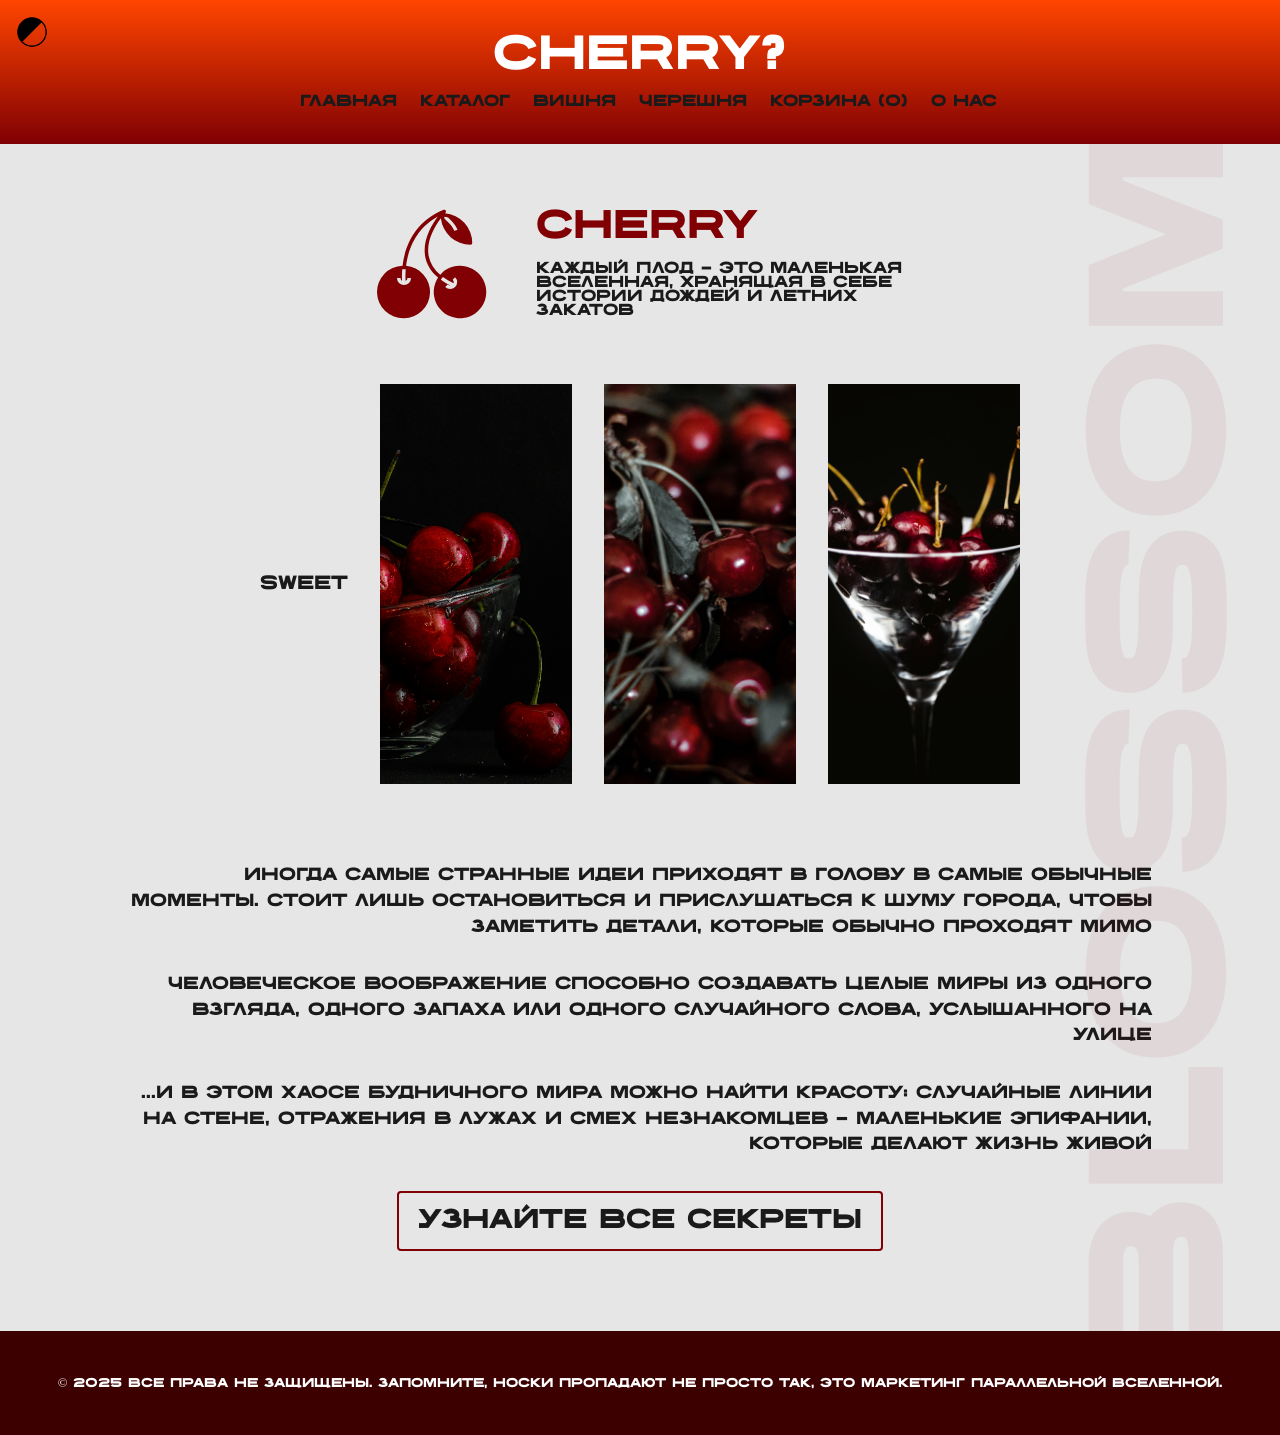
==== index.html @ 2c9dd164 "Add files via upload" ====
﻿<html>
<head>
    <title>CHERRY?</title>
    <link rel="stylesheet" href="styles.css" />
    <meta name="viewport" content="width=device-width, initial-scale=1.0">
</head>
<body>
    <header>
        <h1 class="header_main_text">CHERRY?</h1>
        <nav class="menu">
            <a href="index.html">Главная</a>
            <a href="catalog.html">Каталог</a>
            <a href="SourCherry.html">Вишня</a>
            <a href="SweetCherry.html">Черешня</a>
            <a href="cart.html" id="cartLink">Корзина (<span id="cartCount">0</span>)</a>
            <a href="info.html">О нас</a>
        </nav>
        <img src="pics/theme.png" alt="theme" id="themeToggle"/>
    </header>

    <main class="page">
        <div class="main_block">
            <img src="pics/cherry.svg" class="pic" alt="icon" />
            <div class="text">
                <p class="main_text">CHERRY</p>
                <p> Каждый плод — это маленькая вселенная, хранящая в себе истории дождей и летних закатов</p>
            </div>
        </div>

        <div class="image-row">
            <p style="font-size: 1.2rem;">SWEET</p>

            <img src="pics/mne_len.jpg" alt="cherry" />
            <img src="pics/cherries.jpg" alt="cherry" />
            <img src="pics/cherry_glass.jpg" alt="cherry" />

        </div>

        <div class="image-text">
            <p>Иногда самые странные идеи приходят в голову в самые обычные моменты. Стоит лишь остановиться и прислушаться к шуму города, чтобы заметить детали, которые обычно проходят мимо</p>
            <p>Человеческое воображение способно создавать целые миры из одного взгляда, одного запаха или одного случайного слова, услышанного на улице</p>
            <p>...И в этом хаосе будничного мира можно найти красоту: случайные линии на стене, отражения в лужах и смех незнакомцев — маленькие эпифании, которые делают жизнь живой</p>
        </div>

        <div class="button">
            <a class="iksweb" href="catalog.html">Узнайте все секреты</a>
        </div>

        <div class="background_layer">
            <p class="background_text">BLOSSOM</p>
        </div>

    </main>
    <footer>
        <p>© 2025 Все права не защищены. Запомните, носки пропадают не просто так, это маркетинг параллельной вселенной.</p>
    </footer>

    <script type="text/javascript">
        //смена темы
        document.addEventListener('DOMContentLoaded', function () {
            const themeToggle = document.getElementById('themeToggle');

            const savedTheme = localStorage.getItem('siteTheme');
            const systemDark = window.matchMedia('(prefers-color-scheme: dark)').matches;

            if (savedTheme === 'dark') {
                document.body.classList.add('dark-theme');
            } else if (savedTheme === 'light') {
                document.body.classList.remove('dark-theme');
            } else if (systemDark) {
                document.body.classList.add('dark-theme');
                localStorage.setItem('siteTheme', 'dark')
            }

            themeToggle.addEventListener('click', function () {
                if (document.body.classList.contains('dark-theme')) {
                    document.body.classList.remove('dark-theme');
                    localStorage.setItem('siteTheme', 'light');
                } else {
                    document.body.classList.add('dark-theme');
                    localStorage.setItem('siteTheme', 'dark');
                }
            });
        });

        document.addEventListener('DOMContentLoaded', () => {
            const cart = JSON.parse(localStorage.getItem('cart')) || [];
            const cartCountElement = document.getElementById('cartCount');

            if (cartCountElement) {
                cartCountElement.textContent = cart.length;
            }
        });
    </script>
</body>
</html>
---- styles.css ----
* {
    margin: 0;
    padding: 0;
    font-family: Widock;
    text-decoration: none;
    box-sizing: border-box;
}

/*����� ����*/
/*������� ����*/
:root {
    --bg-color: #e6e6e6;
    --text-color: #1a1a1a;
    --accent-color: rgba(128,0,3,0.06);
    --border-color: #8a0502;
    --panel-bg: #800003;
}
.dark-theme {
    --bg-color: #1a1a1a;
    --text-color: #e6e6e6;
    --accent-color: rgba(255,255,255,0.02);
    --border-color: #8a0502;
    --panel-bg: #1a1a1a;
}
#themeToggle {
    position: absolute;
    width: 2rem;
    left: 1rem;
    top: 1rem;

    z-index: 1000;
    cursor: pointer;
    transition: all 0.3s ease;
}

#themeToggle:hover{
    color: var(--bg-color);
    transform: scale(0.9);
}


body {
    margin: 0;
    padding: 0;
    background-color: var(--bg-color);
    color: var(--text-color);
    transition: background-color 0.3s ease, color 0.3s ease;
}

hr {
    border-color: #8a0502;
}

header {
    background: linear-gradient(#ff4500, #800003);
    color: #ffffff;
    padding: 2.2rem;
    text-align: center;
    z-index: 2;
}

.page{
    position: relative;
    overflow: hidden;
    min-height: 100vh;
}

.header_main_text {
    font-size: 3rem;
}
.menu{
    padding-top: 1rem;
}
.menu a {
    font-size: 1rem;
    color: #1a1a1a;
    padding-left: 1rem;
}

footer {
    background-color: #3d0001;
    color: #ffffff;
    text-align: center;
    padding: 2.8rem;
    font-size: 0.8rem;
}

.pic{
    width: 7rem;
}
.main_block {
    display: flex;
    justify-content: center;
    align-items: center;
    height: 15rem;
    gap: 3rem;
    font-size: 1rem;
}
.main_text {
    font-size: 2.5rem;
    color: #800003;
    padding-bottom: 1rem;
}
.text{
    width: 23rem;
}
.image-row {
    display: flex;
    justify-content: center;
    gap: 2rem;
    align-items: center;
    user-select: none;
}

.image-row img {
  width: 12rem;
  height: 25rem;
  object-fit: cover;
}

.image-text {
    display: flex;
    text-align:right;
    align-content:center;
    justify-content: center;
    flex-direction: column;
    padding-left: 8rem;
    padding-right: 8rem;
    padding-top: 5rem;
    font-size: 1.1rem;
    line-height: 1.6rem;
    width: 100%;
}
.image-text p{
    display:flex;
    justify-items:center;
    margin-bottom: 2rem;
}
.background_text {
    position: absolute;
    transform: rotate(-90deg);
    font-size: 12rem;
    color: var(--accent-color);
    user-select: none;
    top: 33rem;
    right: -32.6rem;
    
    
}

.background_layer {
    position: absolute;
    inset: 0;
    pointer-events: none;
    z-index: 0;
}

/*������*/
.iksweb {
    display: inline-block;
    cursor: pointer;
    font-size: 1.7rem;
    text-decoration: none;
    padding: 16px 19px;
    color: var(--text-color);
    background: #ffff0;
    border-radius: 4px;
    border: 2px solid #800003;
}
.iksweb:hover {
    background: #800003;
    color: #ffffff;
    border: 2px solid #800003;
    transition: all 0.7s ease;
}
.button{
    display: flex;
    justify-content: center;
    padding-bottom: 5rem;
}


/*�������*/
.catalog_JaS {
    font-size: 1rem;
    margin-top: 3rem;
    margin-left: 5rem;
    display: flex;
    flex-direction: column;
    align-content: center;
    gap: 1rem;
    align-items: flex-start;
}
.catalog_JaS a{
    color: var(--text-color);
}
.catalog {
    font-size: 1rem;
    padding-left: 10rem;
    padding-top: 3rem;
    display: flex;
    flex-direction: column;
    align-content: center;
    justify-content: center;
    gap: 1rem;
    align-items: flex-start;
}
.catalog a{
    color: var(--text-color);
}
.main_text_catalog {
    font-size: 2rem;
}



 /*�������� �������*/
.products_location{
    margin-left: 30rem;
    margin-top: -6rem;
}

.products {
    display: grid;
    grid-template-columns: repeat(auto-fill, minmax(30%, 1fr));
    gap: 2rem;
    width: 60rem;
    margin: 2rem 0;
}

.product {
    background: var(--bg-color);
    border: thin solid #8d0702;
    border-radius: 7px;
    padding: 1.5rem;
    text-align: center;
    box-shadow: 0 5px 15px rgba(0,0,0,0.9);
}

.product img {
    width: 100%;
    height: 15rem;
    object-fit: cover;
    border-radius: 7px;
    margin-bottom: 1rem;
}

.product p {
    color: var(--text-color);
    font-size: 1rem;
    margin-bottom: 10px;
}

.product a{
    color: #8d0702;
}

.btn {
    color: #800003;
    background: var(--bg-color);
    border: 1px solid #333;
    padding: 10px 16px;
    border-radius: 8px;
    transition: 0.2s;
    cursor: pointer;
}
.btn:hover {
    background: var(--accent-color);
    border-color: #555;
}
.btn:active{
    transform: scale(0.97);
}

.price {
    color: #EB81B4;
    font-size: 1rem;
}


/*�������� � �������*/
.cart_products_location{
    margin-left: 30rem;
    margin-top: -3rem;
}

.cart_products {
    display: grid;
    grid-template-columns: repeat(1, 1fr);
    gap: 2rem;
    width: 60rem;
    margin: 2rem 0;
}

.cart_product img {
    width: 20%;
    height: 13rem;
    object-fit: cover;
    border-radius: 7px;
    margin-bottom: 1rem;
}

.cart_product h4 {
    color: #ffffff;
    margin-bottom: 1rem;
}

.cart_product p {
    color: #666;
    font-size: 1rem;
    margin-bottom: 10px;
}

.cart_product a {
    color: #8a0502;
}

.cart_price {
    color: #EB81B4;
    font-size: 1rem;
}

.cart_product{
    display: flex;
    gap: 3rem;
}

.cart_text {
    position: relative;
    width: 10rem;
}

.cart_buy{
    margin-left: 25rem;
}



/*�������� ������*/
.product_page_wrapper {
    display: flex;
    flex-direction: column;
    align-items: center;
    gap: 2rem;
    margin: 4rem auto;
    width: 95%;
    max-width: 1200px;
    transform: none !important;
}

.container_card {
    display: flex;
    justify-content: center;
    align-items: flex-start;
    width: 100%;
    gap: 3rem;
}

.container_card img {
    width: 250px;
    height: 400px;
    object-fit: cover;
    border-radius: 12px;
}

.card_text {
    margin-left: 0;
    max-width: 500px;
}

.card_description_text {
    width: 100%;
    max-width: 850px;
    margin: 0 auto;
    padding: 0 1rem;
}



.card_description{
    margin-top: 2rem;
    font-size: 1rem;
}


.card_price {
    display: flex;
    margin-top: 9.5rem;
    gap: 1rem;
    color: #8d0702;
}

.to_cart {
    font-size: 1.5rem;
    color: #8d0702;
    cursor: pointer;
}
.card_price p {
    font-size: 1rem;
    color: #8d0702;
}


.empty{
    display: flex;
    justify-content: center;
    align-content: center;
    padding: 20rem;
}

.table_cart table {
    table-layout: fixed;
    width: 100%;
    max-width: 1000px;
    border-collapse: collapse;
    margin: 0 auto;
    color: var(--text-color);
}

.table_cart td {
    overflow: hidden;
    text-overflow: ellipsis;
    white-space: nowrap;
    padding: 15px 10px;
}

.table_cart th {
    padding: 15px 30px;
    text-align: left;
    border-bottom: 1px solid rgba(138, 5, 2, 0.2);
}

.table_cart {
    display: flex;
    flex-direction: column;
    align-items: center;
    width: 100%;
    margin-top: 2rem;
    gap: 2rem;
}

    .table_cart table {
        width: 100%;
        max-width: 1000px;
    }

.total {
    width: 100%;
    max-width: 1000px;
    text-align: right;
    font-size: 1.8rem;
    font-weight: bold;
    color: var(--text-color);
    border-top: 2px solid var(--border-color);
    padding-top: 1rem;
    margin-bottom: 5rem;
}


.kolvo {
    width: 50px;
    text-align: center;
    border: 1px solid var(--border-color);
    background: transparent;
    color: var(--text-color);
    border-radius: 4px;
}

.plus, .delite {
    cursor: pointer;
    background: var(--border-color);
    color: white;
    border: none;
    padding: 5px 10px;
    border-radius: 4px;
    transition: opacity 0.2s;
}

    .plus:hover, .delite:hover {
        opacity: 0.8;
    }


.columns{
    gap: 2rem;
}

.no_product {
    display: inline;
    justify-content: center;
    align-content: center;
}

.info_text {
    display: flex;
    justify-content: center;
    width: 20rem;
    flex-direction: column;
}
.image-row_info {
    display: flex;
    justify-content: center;
    gap: 2rem;
    align-items: center;
    user-select: none;
    padding-bottom: 5rem;
}

.image-row_info img {
  width: 12rem;
  height: 25rem;
  object-fit: cover;
}

.image-text_INFO {
    display: flex;
    align-content: center;
    text-align: left;
    justify-content: center;
    flex-direction: column;
    padding-left: 8rem;
    padding-right: 8rem;
    padding-top: 5rem;
    font-size: 1.1rem;
    line-height: 1.6rem;
    width: 100%;
}

@font-face {
    font-family: "Widock";
    src: url("Widock TRIAL Bold.otf") format("opentype");
    font-weight: normal;
    font-style: normal;
}

@media (max-width: 768px) {
    header {
        padding: 1rem;
    }

    .header_main_text {
        font-size: 2rem;
    }

    .menu {
        display: flex;
        justify-content: center;
        flex-wrap: wrap;
        gap: 0.5rem;
    }

    .menu a {
        font-size: 0.9rem;
        padding-left: 0;
    }

    .main_block {
        flex-direction: column;
        height: auto;
        padding: 2rem 0;
        gap: 1.5rem;
        text-align: center; 
    }

    .text {
        width: 100%;
        max-width: 400px;
        margin: 0 auto; 
    }


    .image-row, .image-row_info {
        flex-direction: column;
        gap: 1rem;
    }

        .image-row img, .image-row_info img {
            width: 90%;
            height: auto;
        }

    .catalog, catalog_JaS {
        font-size: 1rem;
        display: flex;
        flex-direction: column;
        align-content: center;
        align-items: flex-start;
        padding-left: 2rem;
        padding-top: 2rem;
    }



    .image-text {
        width: 95%;
        padding: 2rem 1rem;
    }

    .background_text {
        display: none;
    }

    .products_location,
    .cart_products_location {
        margin: 0 auto;
        display: flex;
        flex-direction: column;
        align-items: center;
    }

    .products {
        grid-template-columns: 1fr;
        width: 90%;
        gap: 1.5rem;
        margin: 1rem auto;
    }

    .container_card {
        flex-direction: column;
        align-content: center;
        justify-content: center;
        width: 100%;
        padding: 0 1rem;
        margin-left: 0;
        margin-right: 0;
    }

    .container_card img {
        width: 100%;
    }

    .card_text {
        margin-left: 0;
        text-align: left;
    }

    .product_page_wrapper {
        width: 100%;
        padding: 0 1rem;
        transform: none;
        display: flex;
        flex-direction: column;
        align-items: center;
    }

    .card_description_text {
        width: 100%;
        text-align: left;
        padding: 0 1rem 3rem 1rem;
    }

    .cart_product {
        flex-direction: column;
        align-items: center;
        text-align: center;
        gap: 1rem;
    }

    .cart_product img {
        width: 60%;
    }

    .card_price {
        display: flex;
        margin-top: 2rem;
        margin-bottom: 2rem;
        gap: 1rem;
        color: #8d0702;
    }
    .catalog, .products_location, .cart_products_location, .container_card {
        margin-left: 0 !important;
        padding-left: 1rem !important;
        padding-right: 1rem !important;
        width: 100% !important;
        box-sizing: border-box;
    }

    .table_cart,
    .table_cart table,
    .table_cart tbody {
        display: block !important;
        width: 100% !important;
        margin-left: 0 !important;
        margin-right: 0 !important;
        padding-left: 0 !important;
        padding-right: 0 !important;
        max-width: none !important;
    }

    .table_cart thead {
        display: none;
    }

    .table_cart tr {
        display: block;
        width: 100% !important;
        box-sizing: border-box;
        border: 1px solid var(--border-color);
        border-radius: 8px;
        margin-bottom: 1.5rem;
        padding: 1rem;
        background: var(--accent-color);
    }

    .table_cart td {
        display: flex;
        justify-content: space-between;
        align-items: center;
        padding: 0.8rem 0;
        border-bottom: 1px solid rgba(138, 5, 2, 0.1);
        text-align: right;
        white-space: normal;
    }

    .table_cart td:last-child {
        border-bottom: none;
        justify-content: center;
        padding-top: 1rem;
    }

    .table_cart td::before {
        content: attr(data-label);
        font-weight: bold;
        text-align: left;
        color: var(--text-color);
        flex: 1;
    }

    .total {
        display: block;
        width: 100%;
        text-align: center;
        margin: 2rem 0;
        font-size: 1.5rem;
        font-weight: bold;
        color: var(--text-color);
        border-top: 2px solid var(--border-color);
        padding-top: 1rem;
    }
}
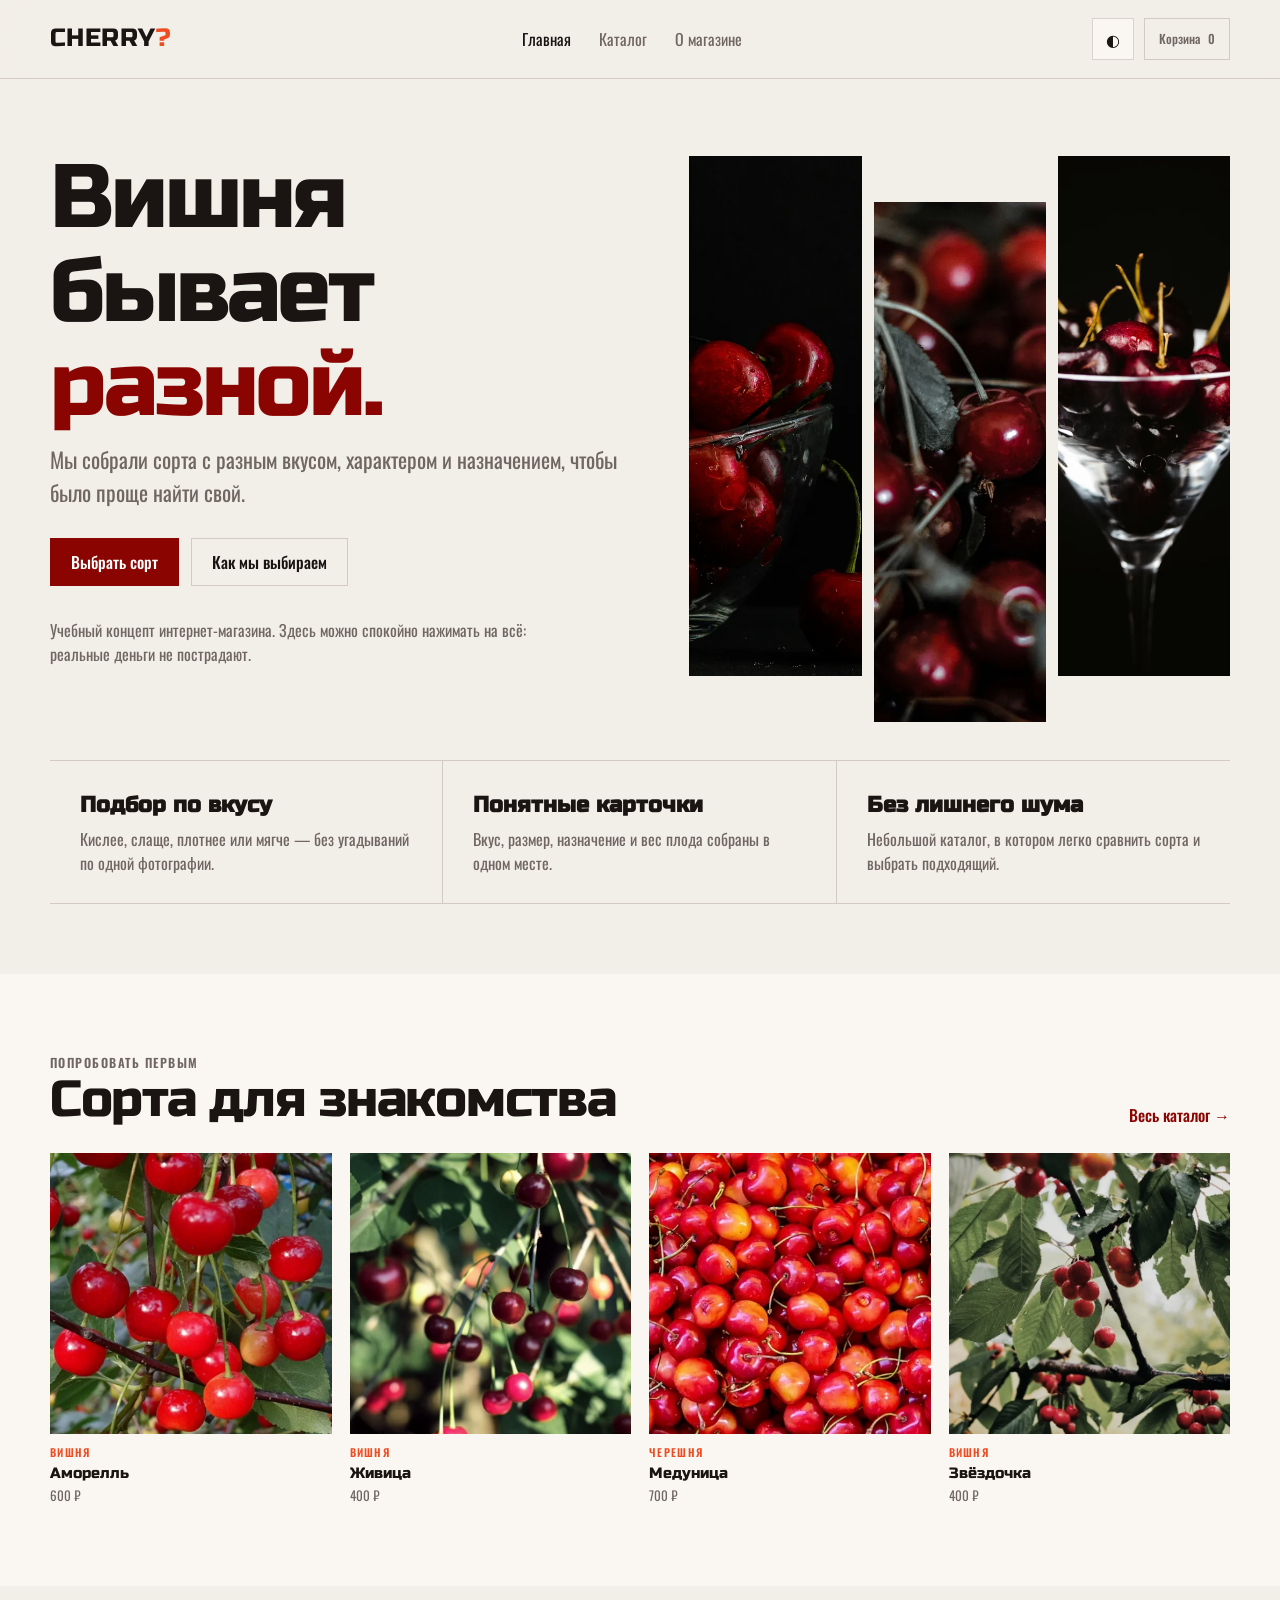
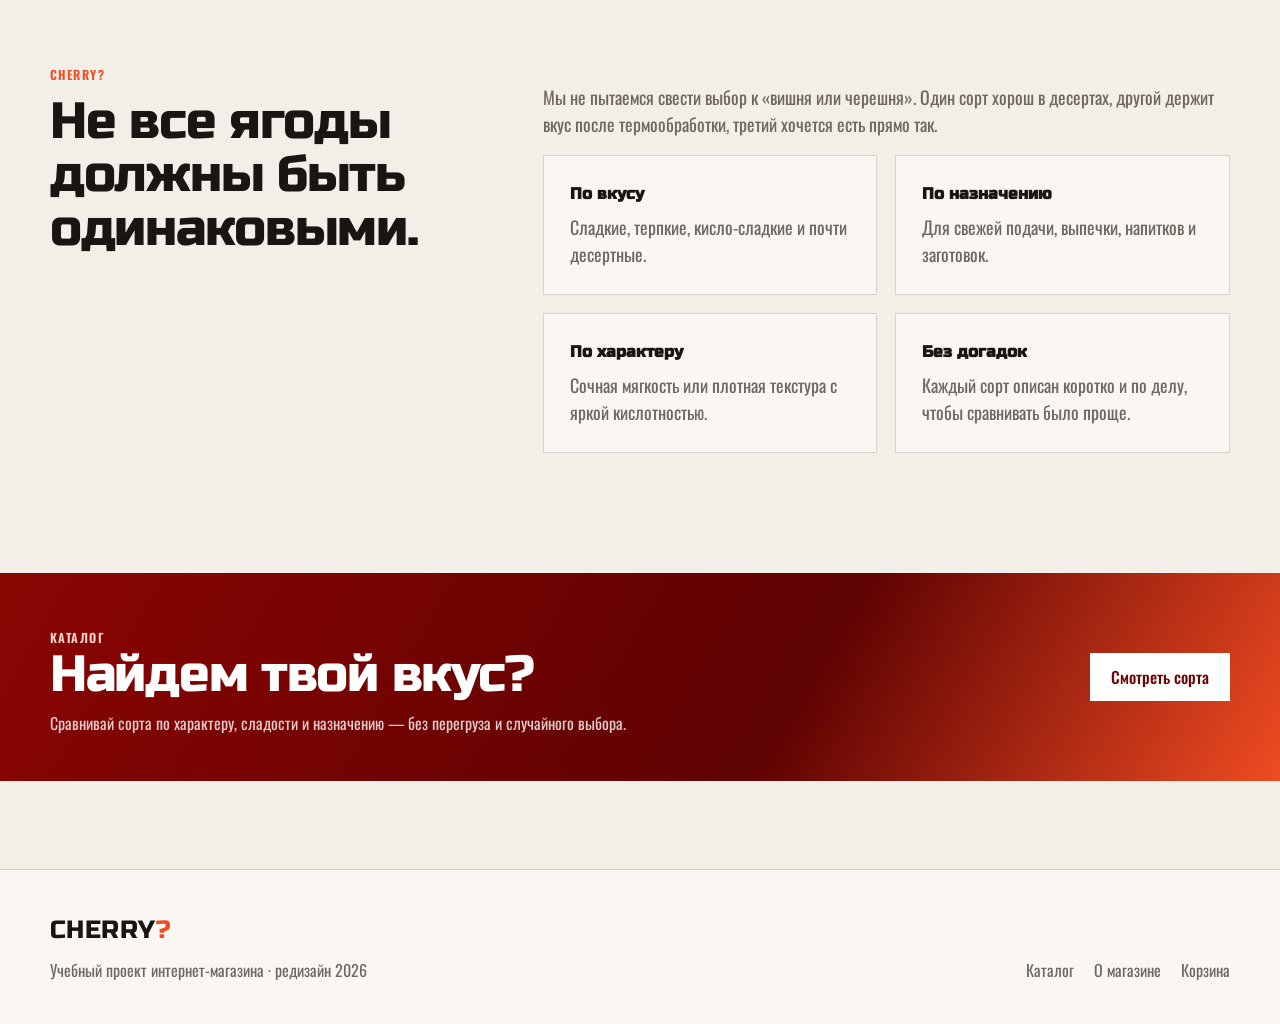
==== commit 435f043f: "Redesign and refactor CHERRY shop" ====
--- a/index.html
+++ b/index.html
@@ -1,96 +1,115 @@
-﻿<html>
-<head>
-    <title>CHERRY?</title>
-    <link rel="stylesheet" href="styles.css" />
-    <meta name="viewport" content="width=device-width, initial-scale=1.0">
-</head>
-<body>
-    <header>
-        <h1 class="header_main_text">CHERRY?</h1>
-        <nav class="menu">
-            <a href="index.html">Главная</a>
-            <a href="catalog.html">Каталог</a>
-            <a href="SourCherry.html">Вишня</a>
-            <a href="SweetCherry.html">Черешня</a>
-            <a href="cart.html" id="cartLink">Корзина (<span id="cartCount">0</span>)</a>
-            <a href="info.html">О нас</a>
-        </nav>
-        <img src="pics/theme.png" alt="theme" id="themeToggle"/>
-    </header>
-
-    <main class="page">
-        <div class="main_block">
-            <img src="pics/cherry.svg" class="pic" alt="icon" />
-            <div class="text">
-                <p class="main_text">CHERRY</p>
-                <p> Каждый плод — это маленькая вселенная, хранящая в себе истории дождей и летних закатов</p>
-            </div>
-        </div>
-
-        <div class="image-row">
-            <p style="font-size: 1.2rem;">SWEET</p>
-
-            <img src="pics/mne_len.jpg" alt="cherry" />
-            <img src="pics/cherries.jpg" alt="cherry" />
-            <img src="pics/cherry_glass.jpg" alt="cherry" />
-
-        </div>
-
-        <div class="image-text">
-            <p>Иногда самые странные идеи приходят в голову в самые обычные моменты. Стоит лишь остановиться и прислушаться к шуму города, чтобы заметить детали, которые обычно проходят мимо</p>
-            <p>Человеческое воображение способно создавать целые миры из одного взгляда, одного запаха или одного случайного слова, услышанного на улице</p>
-            <p>...И в этом хаосе будничного мира можно найти красоту: случайные линии на стене, отражения в лужах и смех незнакомцев — маленькие эпифании, которые делают жизнь живой</p>
-        </div>
-
-        <div class="button">
-            <a class="iksweb" href="catalog.html">Узнайте все секреты</a>
-        </div>
-
-        <div class="background_layer">
-            <p class="background_text">BLOSSOM</p>
-        </div>
-
-    </main>
-    <footer>
-        <p>© 2025 Все права не защищены. Запомните, носки пропадают не просто так, это маркетинг параллельной вселенной.</p>
-    </footer>
-
-    <script type="text/javascript">
-        //смена темы
-        document.addEventListener('DOMContentLoaded', function () {
-            const themeToggle = document.getElementById('themeToggle');
-
-            const savedTheme = localStorage.getItem('siteTheme');
-            const systemDark = window.matchMedia('(prefers-color-scheme: dark)').matches;
-
-            if (savedTheme === 'dark') {
-                document.body.classList.add('dark-theme');
-            } else if (savedTheme === 'light') {
-                document.body.classList.remove('dark-theme');
-            } else if (systemDark) {
-                document.body.classList.add('dark-theme');
-                localStorage.setItem('siteTheme', 'dark')
-            }
-
-            themeToggle.addEventListener('click', function () {
-                if (document.body.classList.contains('dark-theme')) {
-                    document.body.classList.remove('dark-theme');
-                    localStorage.setItem('siteTheme', 'light');
-                } else {
-                    document.body.classList.add('dark-theme');
-                    localStorage.setItem('siteTheme', 'dark');
-                }
-            });
-        });
-
-        document.addEventListener('DOMContentLoaded', () => {
-            const cart = JSON.parse(localStorage.getItem('cart')) || [];
-            const cartCountElement = document.getElementById('cartCount');
-
-            if (cartCountElement) {
-                cartCountElement.textContent = cart.length;
-            }
-        });
-    </script>
-</body>
-</html>
+<!doctype html>
+<html lang="ru">
+<head>
+  <meta charset="utf-8">
+  <meta name="viewport" content="width=device-width, initial-scale=1">
+  <meta name="description" content="CHERRY? — учебный концепт интернет-магазина вишни и черешни.">
+  <title>CHERRY? — вишня бывает разной</title>
+  <script>
+    (() => {
+      try {
+        const saved = localStorage.getItem('cherry-theme');
+        const theme = saved || (window.matchMedia('(prefers-color-scheme: dark)').matches ? 'dark' : 'light');
+        document.documentElement.dataset.theme = theme;
+        document.documentElement.style.colorScheme = theme;
+      } catch (e) {
+        document.documentElement.dataset.theme = 'light';
+        document.documentElement.style.colorScheme = 'light';
+      }
+    })();
+  </script>
+  <link rel="stylesheet" href="assets/css/styles.css">
+</head>
+<body>
+  <header class="site-header">
+    <div class="shell header-inner">
+      <a class="logo" href="index.html" aria-label="CHERRY? — главная">CHERRY<span>?</span></a>
+      <nav class="main-nav" data-main-nav aria-label="Основная навигация">
+        <a href="index.html">Главная</a>
+        <a href="catalog.html">Каталог</a>
+        <a href="info.html">О магазине</a>
+      </nav>
+      <div class="header-actions">
+        <button class="menu-toggle" type="button" data-menu-toggle aria-expanded="false" aria-label="Открыть меню">≡</button>
+        <button class="icon-button" type="button" data-theme-toggle><span data-theme-icon>◐</span></button>
+        <a class="cart-link" href="cart.html"><span class="cart-text">Корзина</span><span data-cart-count>0</span></a>
+      </div>
+    </div>
+  </header>
+
+  <main class="page-main">
+    <section class="hero">
+      <div class="shell hero-grid">
+        <div class="hero-copy">
+          <h1>Вишня бывает <span>разной.</span></h1>
+          <p class="lead">Мы собрали сорта с разным вкусом, характером и назначением, чтобы было проще найти свой.</p>
+          <div class="hero-actions">
+            <a class="button" href="catalog.html">Выбрать сорт</a>
+            <a class="button button--ghost" href="info.html">Как мы выбираем</a>
+          </div>
+          <p class="hero-note">Учебный концепт интернет-магазина. Здесь можно спокойно нажимать на всё: реальные деньги не пострадают.</p>
+        </div>
+        <div class="hero-visual" aria-label="Фотографии вишни">
+          <figure><img src="assets/images/mne_len.webp" alt="Вишня крупным планом" width="1226" height="1000"></figure>
+          <figure><img src="assets/images/cherries.webp" alt="Свежая вишня" width="1400" height="927"></figure>
+          <figure><img src="assets/images/cherry_glass.webp" alt="Вишня в стеклянной посуде" width="1067" height="1600"></figure>
+        </div>
+      </div>
+    </section>
+
+    <section class="trust-strip" aria-label="Преимущества магазина">
+      <div class="shell trust-grid">
+        <div class="trust-item"><strong>Подбор по вкусу</strong><p>Кислее, слаще, плотнее или мягче — без угадываний по одной фотографии.</p></div>
+        <div class="trust-item"><strong>Понятные карточки</strong><p>Вкус, размер, назначение и вес плода собраны в одном месте.</p></div>
+        <div class="trust-item"><strong>Без лишнего шума</strong><p>Небольшой каталог, в котором легко сравнить сорта и выбрать подходящий.</p></div>
+      </div>
+    </section>
+
+    <section class="section section--surface">
+      <div class="shell">
+        <div class="section-head">
+          <div><p class="eyebrow">Попробовать первым</p><h2>Сорта для знакомства</h2></div>
+          <a class="text-link" href="catalog.html">Весь каталог →</a>
+        </div>
+        <div class="mini-products" data-featured-products></div>
+      </div>
+    </section>
+
+    <section class="section">
+      <div class="shell story-grid">
+        <div>
+          <p class="eyebrow">CHERRY?</p>
+          <h2>Не все ягоды должны быть одинаковыми.</h2>
+        </div>
+        <div class="story-copy">
+          <p>Мы не пытаемся свести выбор к «вишня или черешня». Один сорт хорош в десертах, другой держит вкус после термообработки, третий хочется есть прямо так.</p>
+          <div class="story-cards">
+            <article class="story-card"><strong>По вкусу</strong><p>Сладкие, терпкие, кисло-сладкие и почти десертные.</p></article>
+            <article class="story-card"><strong>По назначению</strong><p>Для свежей подачи, выпечки, напитков и заготовок.</p></article>
+            <article class="story-card"><strong>По характеру</strong><p>Сочная мягкость или плотная текстура с яркой кислотностью.</p></article>
+            <article class="story-card"><strong>Без догадок</strong><p>Каждый сорт описан коротко и по делу, чтобы сравнивать было проще.</p></article>
+          </div>
+        </div>
+      </div>
+    </section>
+
+    <section class="cta-banner">
+      <div class="shell cta-inner">
+        <div><p class="eyebrow" style="color:#ffd7cd">Каталог</p><h2>Найдем твой вкус?</h2><p>Сравнивай сорта по характеру, сладости и назначению — без перегруза и случайного выбора.</p></div>
+        <a class="button" href="catalog.html">Смотреть сорта</a>
+      </div>
+    </section>
+  </main>
+
+  <footer class="site-footer">
+    <div class="shell footer-grid">
+      <div><a class="logo" href="index.html">CHERRY<span>?</span></a><p>Учебный проект интернет-магазина · редизайн 2026</p></div>
+      <div class="footer-links"><a href="catalog.html">Каталог</a><a href="info.html">О магазине</a><a href="cart.html">Корзина</a></div>
+    </div>
+  </footer>
+
+  <script src="assets/js/products.js"></script>
+  <script src="assets/js/common.js"></script>
+  <script src="assets/js/home.js"></script>
+</body>
+</html>
--- a/assets/css/styles.css
+++ b/assets/css/styles.css
@@ -0,0 +1,558 @@
+@import url('https://fonts.googleapis.com/css2?family=Oswald:wght@300;400;500;600&family=Russo+One&display=swap');
+
+:root {
+  --bg: #f2eee8;
+  --surface: #faf7f2;
+  --surface-2: #e9e2da;
+  --text: #1a1413;
+  --muted: #706762;
+  --line: rgba(75, 39, 36, .18);
+  --accent: #8a0502;
+  --accent-2: #ef4c22;
+  --accent-soft: #ead2cf;
+  --header: rgba(242, 238, 232, .88);
+  --shadow: 8px 8px 0 rgba(54, 24, 20, .10);
+  --radius: 0px;
+}
+
+:root[data-theme='dark'] {
+  --bg: #151211;
+  --surface: #1e1918;
+  --surface-2: #28201f;
+  --text: #f4eee8;
+  --muted: #b9aaa4;
+  --line: rgba(255, 255, 255, .12);
+  --accent: #c9312e;
+  --accent-2: #ff6334;
+  --accent-soft: #3b1c1b;
+  --header: rgba(21, 18, 17, .88);
+  --shadow: 8px 8px 0 rgba(0, 0, 0, .24);
+}
+
+* { box-sizing: border-box; }
+html { scroll-behavior: smooth; background: var(--bg); color-scheme: light; }
+:root[data-theme='dark'] { color-scheme: dark; }
+body {
+  margin: 0;
+  background: var(--bg);
+  color: var(--text);
+  font-family: 'Oswald', Arial, sans-serif;
+  font-weight: 400;
+  line-height: 1.5;
+  transition: background-color .35s ease, color .35s ease;
+}
+body, header, footer, section, article, aside, div, nav, a, button, input, select, img {
+  transition: background-color .35s ease, color .35s ease, border-color .35s ease, box-shadow .35s ease, opacity .25s ease, transform .25s ease;
+}
+img { display: block; max-width: 100%; }
+a { color: inherit; text-decoration: none; }
+button, select { font: inherit; }
+button { cursor: pointer; }
+
+.shell { width: min(1180px, calc(100% - 40px)); margin-inline: auto; }
+.page-main { min-height: 70vh; }
+
+.site-header {
+  position: sticky;
+  top: 0;
+  z-index: 30;
+  backdrop-filter: blur(14px);
+  background: var(--header);
+  border-bottom: 1px solid var(--line);
+}
+.header-inner {
+  min-height: 78px;
+  display: grid;
+  grid-template-columns: auto 1fr auto;
+  align-items: center;
+  gap: 32px;
+}
+.logo {
+  font-family: 'Russo One', sans-serif;
+  font-size: 1.55rem;
+  letter-spacing: .02em;
+}
+.logo span { color: var(--accent-2); }
+.main-nav { display: flex; justify-content: center; gap: 28px; }
+.main-nav a { color: var(--muted); font-size: 1rem; }
+.main-nav a:hover, .main-nav a.is-active { color: var(--text); }
+.header-actions { display: flex; align-items: center; gap: 10px; }
+.icon-button, .menu-toggle {
+  user-select: none;
+  -webkit-user-select: none;
+  width: 42px;
+  height: 42px;
+  border-radius: 0;
+  border: 1px solid var(--line);
+  background: var(--surface);
+  color: var(--text);
+  display: grid;
+  place-items: center;
+}
+.icon-button:hover, .menu-toggle:hover { transform: none; border-color: var(--accent); }
+.cart-link {
+  min-height: 42px;
+  display: inline-flex;
+  align-items: center;
+  gap: 8px;
+  padding: 0 14px;
+  border-radius: 0;
+  background: transparent;
+  color: var(--text);
+  border: 1px solid var(--line);
+  font-weight: 500;
+  user-select: none;
+  -webkit-user-select: none;
+}
+.cart-link:hover {
+  border-color: var(--accent);
+}
+.cart-link span {
+  min-width: auto;
+  height: auto;
+  padding: 0;
+  border-radius: 0;
+  display: inline;
+  background: transparent;
+  color: var(--muted);
+  font-size: .78rem;
+}
+.cart-link.has-items {
+  border-color: var(--accent);
+}
+.cart-link.has-items [data-cart-count] {
+  color: var(--accent-2);
+}
+.menu-toggle { display: none; }
+
+.eyebrow {
+  margin: 0 0 10px;
+  color: var(--accent-2);
+  text-transform: uppercase;
+  letter-spacing: .12em;
+  font-size: .78rem;
+  font-weight: 600;
+}
+h1, h2, h3 { font-family: 'Russo One', sans-serif; line-height: 1.05; font-weight: 400; margin: 0; }
+h1 { font-size: clamp(2.8rem, 7vw, 6.8rem); letter-spacing: -.035em; }
+h2 { font-size: clamp(2rem, 4vw, 3.8rem); letter-spacing: -.025em; }
+h3 { font-size: 1.2rem; }
+.lead { font-size: clamp(1.08rem, 2vw, 1.35rem); color: var(--muted); max-width: 62ch; }
+.muted { color: var(--muted); font-size: .88rem; }
+
+.button {
+  user-select: none;
+  -webkit-user-select: none;
+  border: 1px solid var(--accent);
+  background: var(--accent);
+  color: white;
+  min-height: 48px;
+  padding: 0 20px;
+  border-radius: 0;
+  display: inline-flex;
+  align-items: center;
+  justify-content: center;
+  gap: 8px;
+  font-weight: 500;
+}
+.button:hover { transform: translateY(-2px); box-shadow: none; }
+.button--ghost { background: transparent; color: var(--text); border-color: var(--line); }
+.button--small { min-height: 40px; padding: 0 16px; }
+.button--full { width: 100%; }
+
+.hero { padding: 72px 0 44px; }
+.hero-grid {
+  display: grid;
+  grid-template-columns: 1.05fr .95fr;
+  gap: 42px;
+  align-items: center;
+}
+.hero-copy h1 span { color: var(--accent); }
+.hero-copy .lead { margin: 10px 0 30px; max-width: 56ch; }
+.hero-actions { display: flex; flex-wrap: wrap; gap: 12px; }
+.hero-note { margin-top: 32px; color: var(--muted); max-width: 520px; }
+.hero-visual {
+  display: grid;
+  grid-template-columns: 1fr 1fr 1fr;
+  gap: 12px;
+  min-height: 520px;
+}
+.hero-visual figure { margin: 0; overflow: hidden; border-radius: var(--radius); background: var(--surface-2); }
+.hero-visual figure:nth-child(2) { transform: translateY(46px); }
+.hero-visual img { width: 100%; height: 100%; object-fit: cover; }
+
+.trust-strip { padding: 34px 0 70px; }
+.trust-grid {
+  display: grid;
+  grid-template-columns: repeat(3, 1fr);
+  border-top: 1px solid var(--line);
+  border-bottom: 1px solid var(--line);
+}
+.trust-item { padding: 28px 30px; border-right: 1px solid var(--line); }
+.trust-item:last-child { border-right: 0; }
+.trust-item strong { display: block; font-family: 'Russo One'; font-size: 1.35rem; margin-bottom: 6px; }
+.trust-item p { margin: 0; color: var(--muted); }
+
+.section { padding: 80px 0; }
+.section--surface { background: var(--surface); }
+.section-head { display: flex; justify-content: space-between; align-items: end; gap: 30px; margin-bottom: 26px; }
+.section-head p { max-width: 55ch; margin: 0; color: var(--muted); }
+.text-link { color: var(--accent); font-weight: 500; }
+.text-link:hover { color: var(--accent-2); }
+
+.mini-products {
+  display: grid;
+  grid-template-columns: repeat(4, minmax(0, 1fr));
+  gap: 18px;
+  max-width: 100%;
+}
+
+.mini-product {
+  background: transparent;
+  border: 0;
+  overflow: visible;
+  display: block;
+}
+
+.section--surface .mini-product { background: transparent; }
+
+.mini-product > a {
+  display: block;
+  height: auto;
+  background: #181514;
+  overflow: hidden;
+}
+
+.mini-product img {
+  width: 100%;
+  aspect-ratio: 1 / 1;
+  height: auto;
+  object-fit: cover;
+  object-position: center;
+  filter: saturate(.92) contrast(1.03);
+}
+
+.mini-product > div {
+  padding: 10px 0 0;
+  display: block;
+}
+
+.mini-product .eyebrow {
+  margin: 0 0 4px;
+  font-size: .68rem;
+  letter-spacing: .12em;
+}
+
+.mini-product h3 {
+  margin: 0 0 4px;
+  font-size: .95rem;
+  line-height: 1.15;
+}
+
+.mini-product p:not(.eyebrow) {
+  display: none;
+}
+
+.mini-product strong {
+  color: var(--muted);
+  font-size: .82rem;
+  font-weight: 400;
+  display: block;
+  margin-top: 0;
+}
+
+.story-grid { display: grid; grid-template-columns: .75fr 1.25fr; gap: 80px; align-items: start; }
+.story-copy p { color: var(--muted); font-size: 1.12rem; }
+.story-cards { display: grid; grid-template-columns: repeat(2, 1fr); gap: 18px; }
+.story-card { padding: 26px; border: 1px solid var(--line); border-radius: var(--radius); background: var(--surface); }
+.story-card strong { font-family: 'Russo One'; display: block; margin-bottom: 8px; }
+.story-card p { margin: 0; color: var(--muted); }
+
+.cta-banner {
+  margin: 40px 0 88px;
+  background: linear-gradient(120deg, var(--accent), #5e0202 62%, var(--accent-2));
+}
+.cta-inner {
+  color: #fff;
+  padding: 46px 0;
+  border-radius: 0;
+  display: flex;
+  align-items: center;
+  justify-content: space-between;
+  gap: 30px;
+  overflow: hidden;
+}
+.cta-inner p { margin: 10px 0 0; color: rgba(255,255,255,.8); }
+.cta-inner .button {
+  user-select: none;
+  -webkit-user-select: none; background: #fff; color: #6c0503; border-color: #fff; flex: 0 0 auto; }
+
+.page-hero { padding: 68px 0 38px; }
+.page-hero .lead { margin-top: 20px; }
+
+.catalog-toolbar {
+  display: flex;
+  justify-content: space-between;
+  align-items: center;
+  gap: 20px;
+  margin: 16px 0 30px;
+}
+.filters { display: flex; flex-wrap: wrap; gap: 10px; }
+.filter-button {
+  border: 1px solid var(--line);
+  background: var(--surface);
+  color: var(--text);
+  min-height: 42px;
+  padding: 0 16px;
+  border-radius: 0;
+}
+.filter-button:hover, .filter-button.is-active { background: var(--accent); border-color: var(--accent); color: #fff; }
+.sort-select {
+  min-height: 42px;
+  border: 1px solid var(--line);
+  background: var(--surface);
+  color: var(--text);
+  border-radius: 0;
+  padding: 0 36px 0 12px;
+}
+.product-grid {
+  display: grid;
+  grid-template-columns: repeat(4, minmax(0, 1fr));
+  gap: 18px;
+  padding-bottom: 90px;
+}
+.product-card {
+  background: transparent;
+  border: 0;
+  overflow: visible;
+  display: block;
+}
+.product-card:hover { transform: none; box-shadow: none; }
+.product-card__image {
+  position: relative;
+  display: block;
+  aspect-ratio: 1 / 1;
+  overflow: hidden;
+  background: #181514;
+}
+.product-card__image img {
+  width: 100%;
+  height: 100%;
+  object-fit: cover;
+  object-position: center;
+  filter: saturate(.92) contrast(1.03);
+  display: block;
+}
+.product-card:hover .product-card__image img { transform: none; }
+.product-card__badge {
+  position: absolute;
+  left: 10px;
+  top: 10px;
+  background: rgba(20, 15, 14, .78);
+  color: #fff;
+  backdrop-filter: blur(8px);
+  border-radius: 0;
+  padding: 6px 9px;
+  font-size: .68rem;
+  text-transform: uppercase;
+  letter-spacing: .08em;
+}
+.product-card__body {
+  padding: 10px 0 0;
+  display: grid;
+  gap: 8px;
+}
+.product-card__body h2 {
+  font-size: .95rem;
+  line-height: 1.15;
+}
+.product-card__desc {
+  display: none;
+}
+.product-card__footer {
+  display: flex;
+  align-items: center;
+  justify-content: space-between;
+  gap: 10px;
+}
+.product-card__footer strong {
+  font-size: .82rem;
+  color: var(--muted);
+  font-weight: 400;
+}
+.product-card__footer .button {
+  min-height: 32px;
+  padding: 0 10px;
+  font-size: .82rem;
+  background: transparent;
+  border-color: var(--line);
+  color: var(--text);
+}
+.product-card__footer .button:hover {
+  background: var(--surface);
+  color: var(--text);
+}
+
+.product-detail { padding: 58px 0 70px; display: grid; grid-template-columns: .95fr 1.05fr; gap: 54px; align-items: start; }
+.product-detail__media img { width: 100%; max-height: 640px; object-fit: cover; border-radius: var(--radius); margin-top: 18px; background: var(--surface-2); }
+.back-link { color: var(--muted); }
+.back-link:hover { color: var(--accent); }
+.product-detail__content { padding-top: 42px; }
+.product-detail__content h1 { font-size: clamp(3rem, 6vw, 5.4rem); }
+.product-detail__content .lead { margin: 24px 0 30px; }
+.product-specs { display: grid; grid-template-columns: repeat(2, 1fr); border-top: 1px solid var(--line); border-left: 1px solid var(--line); }
+.product-specs div { padding: 18px; border-right: 1px solid var(--line); border-bottom: 1px solid var(--line); }
+.product-specs span { display: block; color: var(--muted); font-size: .85rem; margin-bottom: 5px; }
+.product-buy { display: flex; align-items: center; justify-content: space-between; gap: 20px; margin-top: 30px; }
+.product-buy > strong { font-family: 'Russo One'; font-size: 1.7rem; color: var(--accent); }
+.product-story { display: grid; grid-template-columns: .7fr 1.3fr; gap: 70px; padding-bottom: 90px; border-top: 1px solid var(--line); padding-top: 55px; }
+.product-story p { color: var(--muted); font-size: 1.08rem; }
+.product-story ul { margin: 24px 0 0; padding-left: 20px; }
+.product-story li { margin: 8px 0; }
+
+.cart-layout { display: grid; grid-template-columns: minmax(0, 760px) 340px; justify-content: space-between; gap: 34px; padding-bottom: 90px; }
+.cart-list { display: grid; gap: 14px; align-content: start; }
+.cart-item { display: grid; grid-template-columns: 96px minmax(180px, 1fr) auto auto auto; gap: 18px; align-items: center; padding: 16px; border: 1px solid var(--line); border-radius: 0; background: var(--surface); }
+.cart-item img { width: 96px; height: 96px; object-fit: cover; border-radius: 0; }
+.cart-item__info h2 { font-size: 1.1rem; margin-bottom: 4px; }
+.cart-item__info p { margin: 0; color: var(--muted); font-size: .95rem; }
+.cart-item__sum { min-width: 90px; text-align: right; }
+.quantity { display: inline-flex; border: 1px solid var(--line); border-radius: 0; overflow: hidden; }
+.quantity button { width: 36px; height: 36px; border: 0; background: transparent; color: var(--text); user-select: none; -webkit-user-select: none; }
+.quantity button:hover { background: var(--surface-2); }
+.quantity span { min-width: 34px; display: grid; place-items: center; }
+.cart-summary { position: sticky; top: 100px; align-self: start; padding: 26px; border: 1px solid var(--line); border-radius: var(--radius); background: var(--surface); }
+.cart-summary__line, .cart-summary__total { display: flex; justify-content: space-between; gap: 14px; margin: 14px 0; }
+.cart-summary__line span:last-child { color: var(--muted); text-align: right; }
+.cart-summary hr { border: 0; border-top: 1px solid var(--line); margin: 22px 0; }
+.cart-summary__total { font-size: 1.2rem; }
+.cart-summary .button {
+  user-select: none;
+  -webkit-user-select: none; margin-top: 18px; }
+
+.about-hero { padding: 72px 0 40px; }
+.about-grid { display: grid; grid-template-columns: .85fr 1.15fr; gap: 70px; align-items: center; }
+.about-copy .lead { margin-top: 24px; }
+.about-image-stack { display: grid; grid-template-columns: 1fr 1fr; gap: 14px; }
+.about-image-stack img { width: 100%; height: 360px; object-fit: cover; border-radius: var(--radius); }
+.about-image-stack img:last-child { margin-top: 44px; }
+.about-values { padding: 60px 0 90px; }
+.value-grid { display: grid; grid-template-columns: repeat(3, 1fr); gap: 18px; }
+.value-card { padding: 28px; background: var(--surface); border: 1px solid var(--line); border-radius: var(--radius); }
+.value-card span { display: block; color: var(--accent-2); margin-bottom: 32px; }
+.value-card h3 { margin-bottom: 12px; }
+.value-card p { margin: 0; color: var(--muted); }
+
+.empty-state { width: min(760px, calc(100% - 40px)); margin: 90px auto; text-align: center; padding: 70px 24px; border: 1px solid var(--line); border-radius: var(--radius); background: var(--surface); }
+.empty-state h1 { font-size: clamp(2.4rem, 7vw, 5rem); }
+.empty-state p:not(.eyebrow) { color: var(--muted); margin: 18px auto 28px; max-width: 52ch; }
+
+.site-footer { border-top: 1px solid var(--line); padding: 42px 0; background: var(--surface); }
+.footer-grid { display: grid; grid-template-columns: 1fr auto; gap: 30px; align-items: end; }
+.footer-grid p { margin: 8px 0 0; color: var(--muted); }
+.footer-links { display: flex; gap: 20px; color: var(--muted); }
+.footer-links a:hover { color: var(--text); }
+
+.toast { position: fixed; right: 20px; bottom: 20px; z-index: 60; background: var(--text); color: var(--bg); padding: 13px 17px; border-radius: 0; box-shadow: var(--shadow); opacity: 0; transform: translateY(12px); pointer-events: none; }
+.toast.is-visible { opacity: 1; transform: translateY(0); }
+
+@media (max-width: 900px) {
+  .header-inner { grid-template-columns: auto 1fr auto; gap: 16px; }
+  .menu-toggle { display: grid; justify-self: end; }
+  .main-nav { position: absolute; left: 20px; right: 20px; top: 70px; display: none; flex-direction: column; gap: 0; padding: 12px; border: 1px solid var(--line); border-radius: 0; background: var(--surface); box-shadow: var(--shadow); }
+  .main-nav.is-open { display: flex; }
+  .main-nav a { padding: 12px 14px; border-radius: 0; }
+  .main-nav a:hover { background: var(--surface-2); }
+  .header-actions { justify-self: end; }
+  .header-actions .cart-link { padding-inline: 12px; }
+  .header-actions .cart-link .cart-text { display: none; }
+
+  .hero-grid, .story-grid, .product-detail, .product-story, .about-grid { grid-template-columns: 1fr; gap: 38px; }
+  .hero { padding-top: 52px; }
+  .hero-visual { min-height: 430px; }
+  .trust-grid { grid-template-columns: 1fr; }
+  .trust-item { border-right: 0; border-bottom: 1px solid var(--line); }
+  .trust-item:last-child { border-bottom: 0; }
+  .mini-products { grid-template-columns: repeat(2, minmax(0, 1fr)); }
+  .product-grid { grid-template-columns: repeat(2, minmax(0, 1fr)); }
+  .story-cards { grid-template-columns: 1fr 1fr; }
+  .cart-layout { grid-template-columns: 1fr; }
+  .cart-summary { position: static; }
+  .cart-item { grid-template-columns: 92px 1fr auto; }
+  .cart-item img { width: 92px; height: 92px; }
+  .quantity { grid-column: 2; justify-self: start; }
+  .cart-item__sum { grid-column: 3; grid-row: 2; }
+  .cart-item > .icon-button { grid-column: 3; grid-row: 1; justify-self: end; }
+  .value-grid { grid-template-columns: 1fr; }
+}
+
+@media (max-width: 640px) {
+  .shell { width: min(100% - 28px, 1180px); }
+  .site-header { position: sticky; }
+  .header-inner { min-height: 68px; }
+  .logo { font-size: 1.25rem; }
+  .header-actions { gap: 6px; }
+  .icon-button, .menu-toggle {
+  user-select: none;
+  -webkit-user-select: none; width: 38px; height: 38px; }
+  .cart-link { min-height: 38px; }
+
+  .hero { padding: 38px 0 24px; }
+  .hero-copy .lead { margin: 20px 0 24px; }
+  .hero-actions { align-items: stretch; }
+  .hero-actions .button {
+  user-select: none;
+  -webkit-user-select: none; width: 100%; }
+  .hero-note { margin-top: 22px; }
+  .hero-visual { min-height: 330px; gap: 7px; }
+  .hero-visual figure { border-radius: 0; }
+  .hero-visual figure:nth-child(2) { transform: translateY(26px); }
+
+  .section { padding: 58px 0; }
+  .section-head { align-items: start; flex-direction: column; margin-bottom: 28px; }
+  .mini-products, .product-grid, .story-cards { grid-template-columns: 1fr; }
+  .mini-product img { aspect-ratio: 4 / 3; }
+  .product-card__image img { aspect-ratio: 4/3; }
+  .cta-inner { padding: 32px 24px; flex-direction: column; align-items: flex-start; }
+  .cta-inner .button {
+  user-select: none;
+  -webkit-user-select: none; width: 100%; }
+
+  .page-hero { padding-top: 48px; }
+  .catalog-toolbar { flex-direction: column; align-items: stretch; }
+  .filters { width: 100%; }
+  .filter-button { flex: 1 1 auto; }
+  .sort-select { width: 100%; }
+  .product-grid { gap: 18px; }
+
+  .product-detail { padding-top: 36px; }
+  .product-detail__content { padding-top: 0; }
+  .product-specs { grid-template-columns: 1fr; }
+  .product-buy { align-items: stretch; flex-direction: column; }
+  .product-buy .button {
+  user-select: none;
+  -webkit-user-select: none; width: 100%; }
+  .product-story { padding-bottom: 62px; }
+
+  .cart-item { grid-template-columns: 78px 1fr auto; gap: 12px; padding: 12px; }
+  .cart-item img { width: 78px; height: 78px; }
+  .cart-item__info h2 { font-size: 1.05rem; }
+  .cart-item__sum { font-size: .95rem; }
+  .cart-summary { padding: 22px; }
+
+  .about-image-stack img { height: 260px; border-radius: 0; }
+  .about-image-stack img:last-child { margin-top: 28px; }
+  .footer-grid { grid-template-columns: 1fr; align-items: start; }
+  .footer-links { flex-wrap: wrap; }
+}
+
+@media (prefers-reduced-motion: reduce) {
+  *, *::before, *::after { scroll-behavior: auto !important; transition-duration: .01ms !important; animation-duration: .01ms !important; }
+}
+
+@media (max-width: 900px) {
+  .cta-inner { padding: 38px 0; }
+}
+
+[data-theme-toggle] { transform: none !important; }
+[data-theme-toggle]:hover { transform: none !important; border-color: var(--accent); }
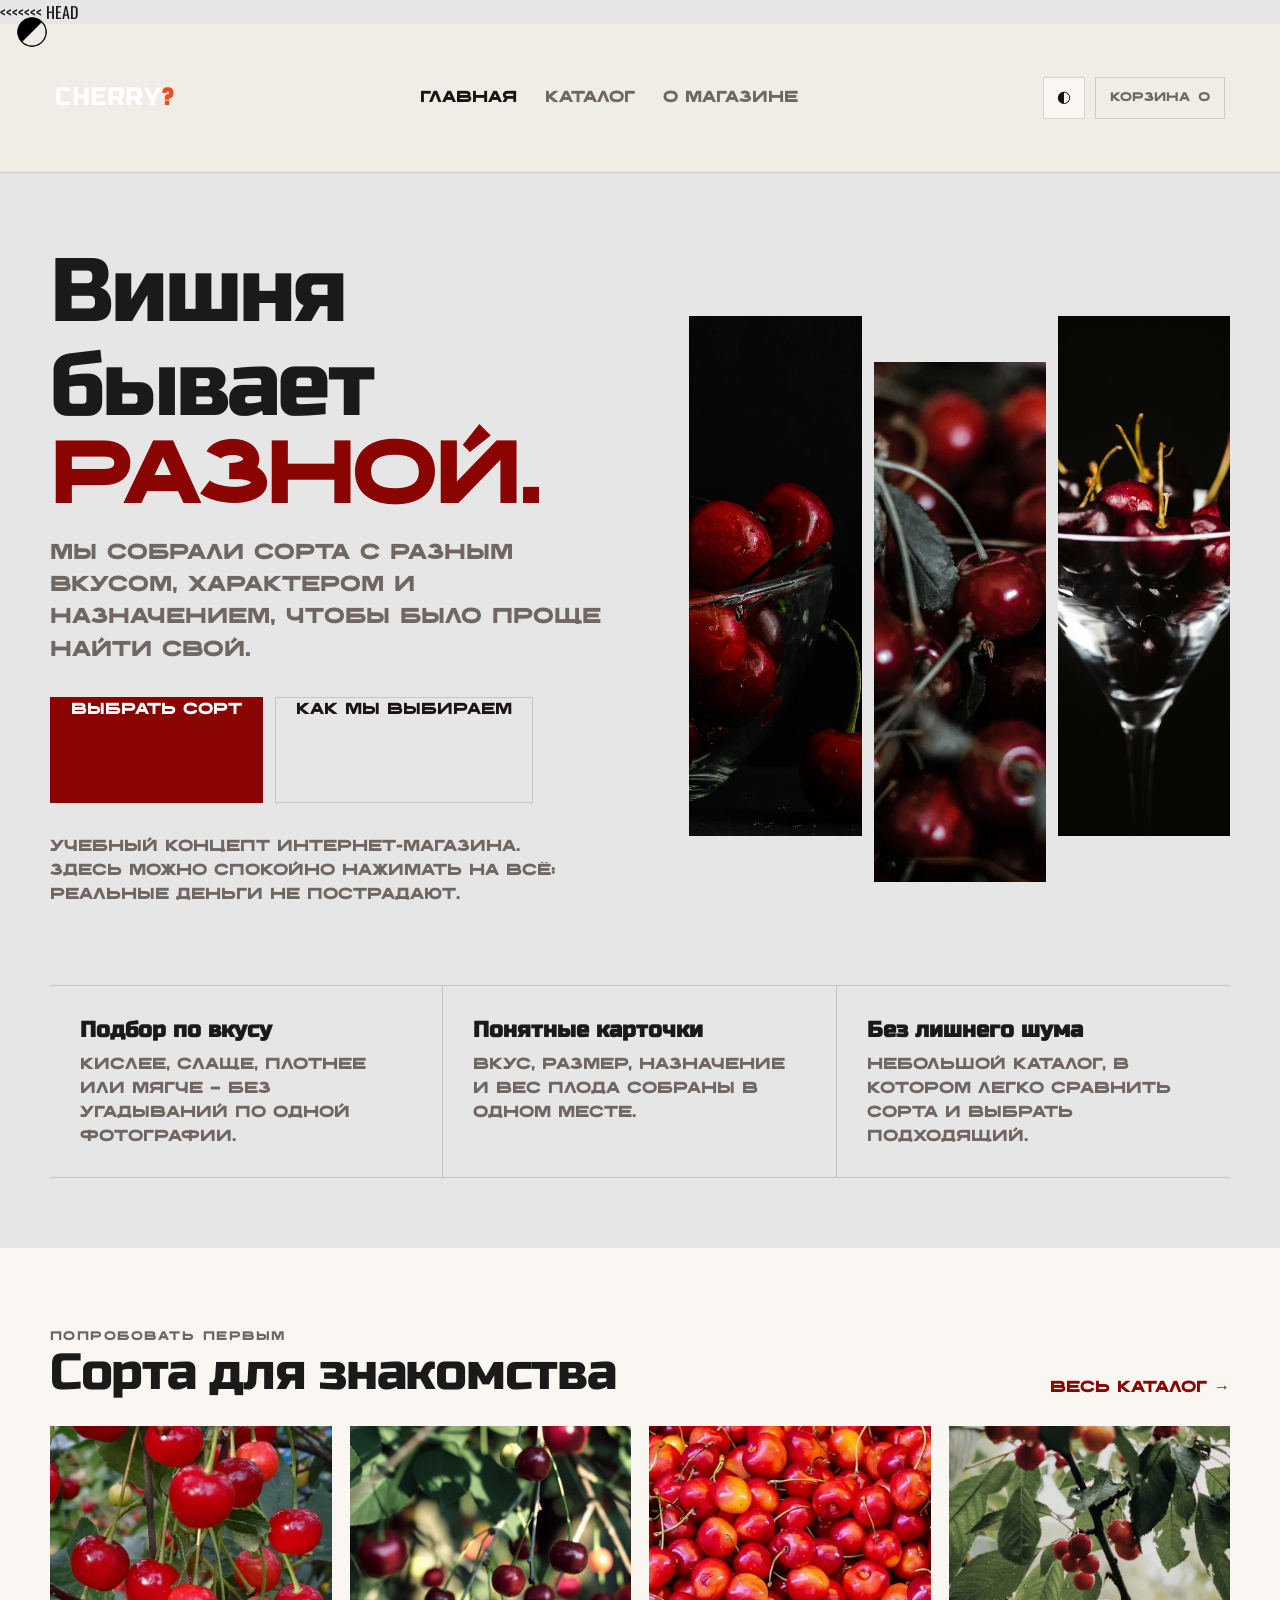
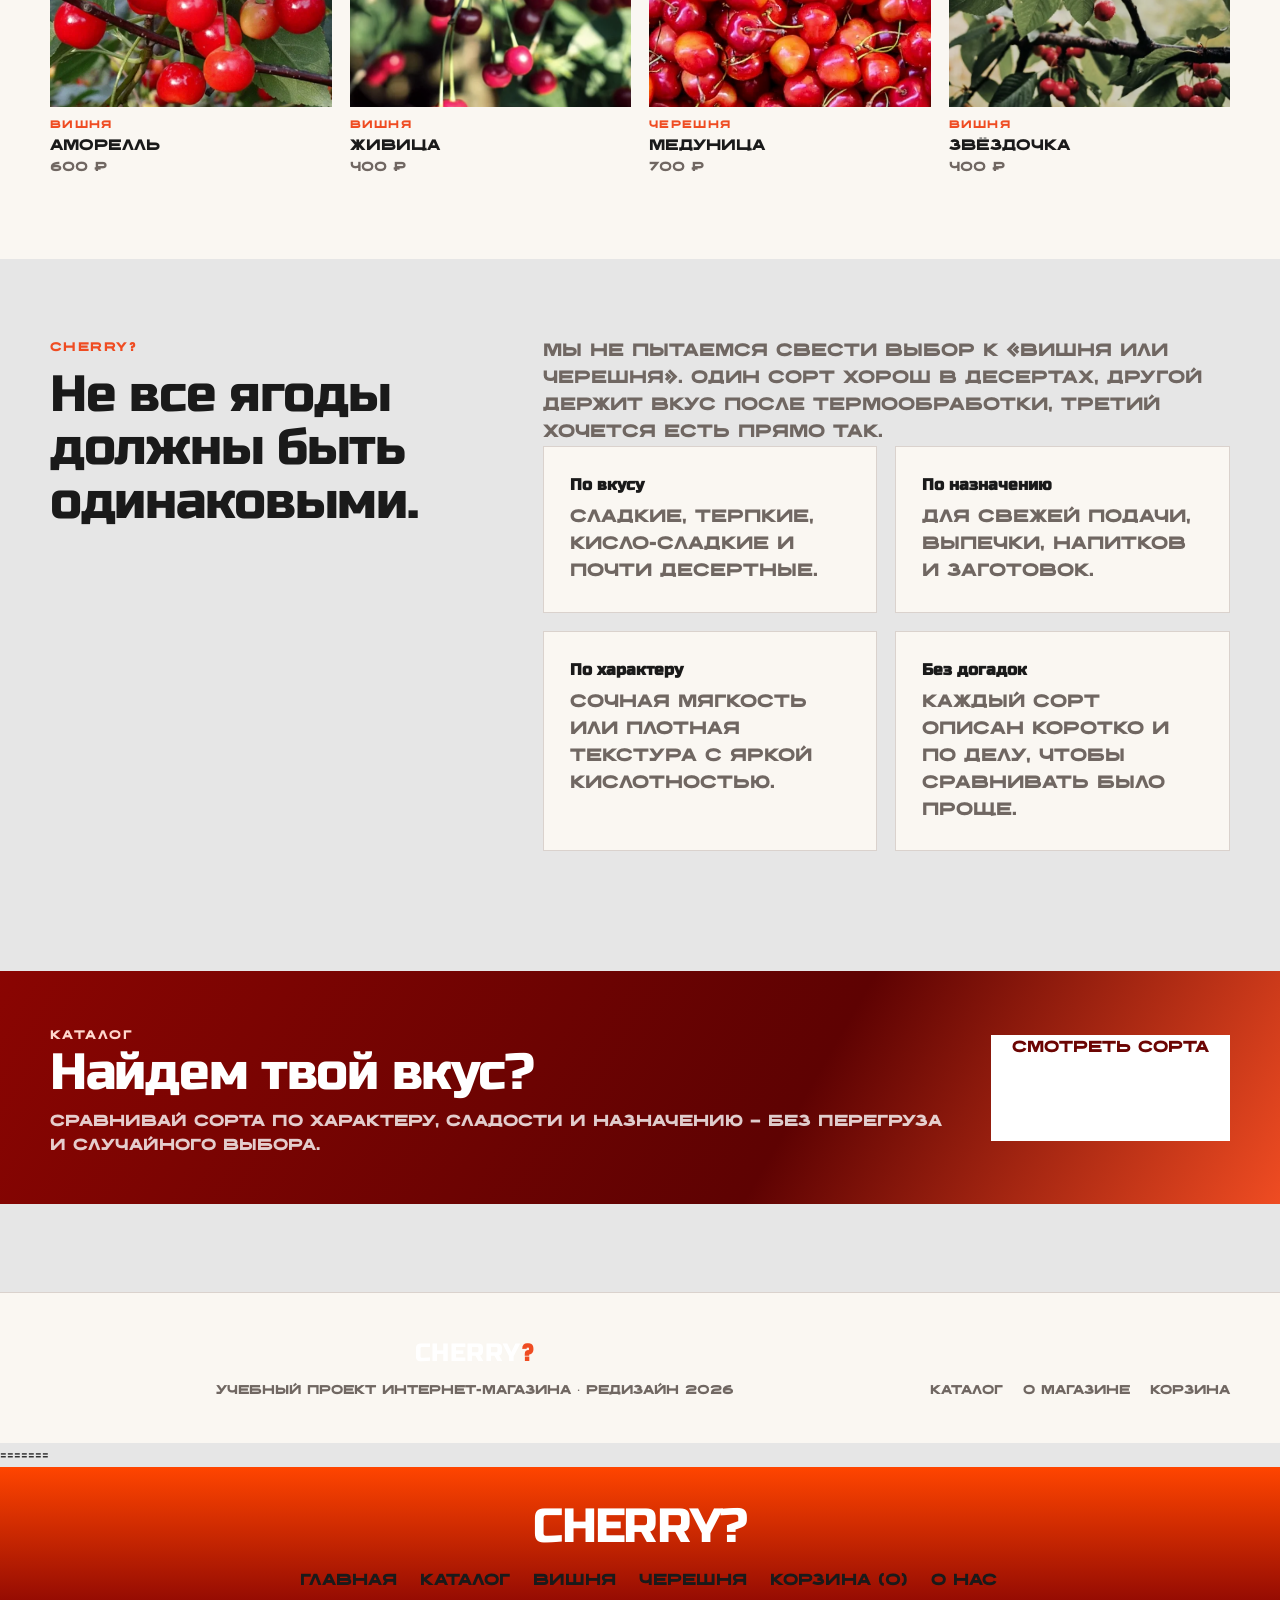
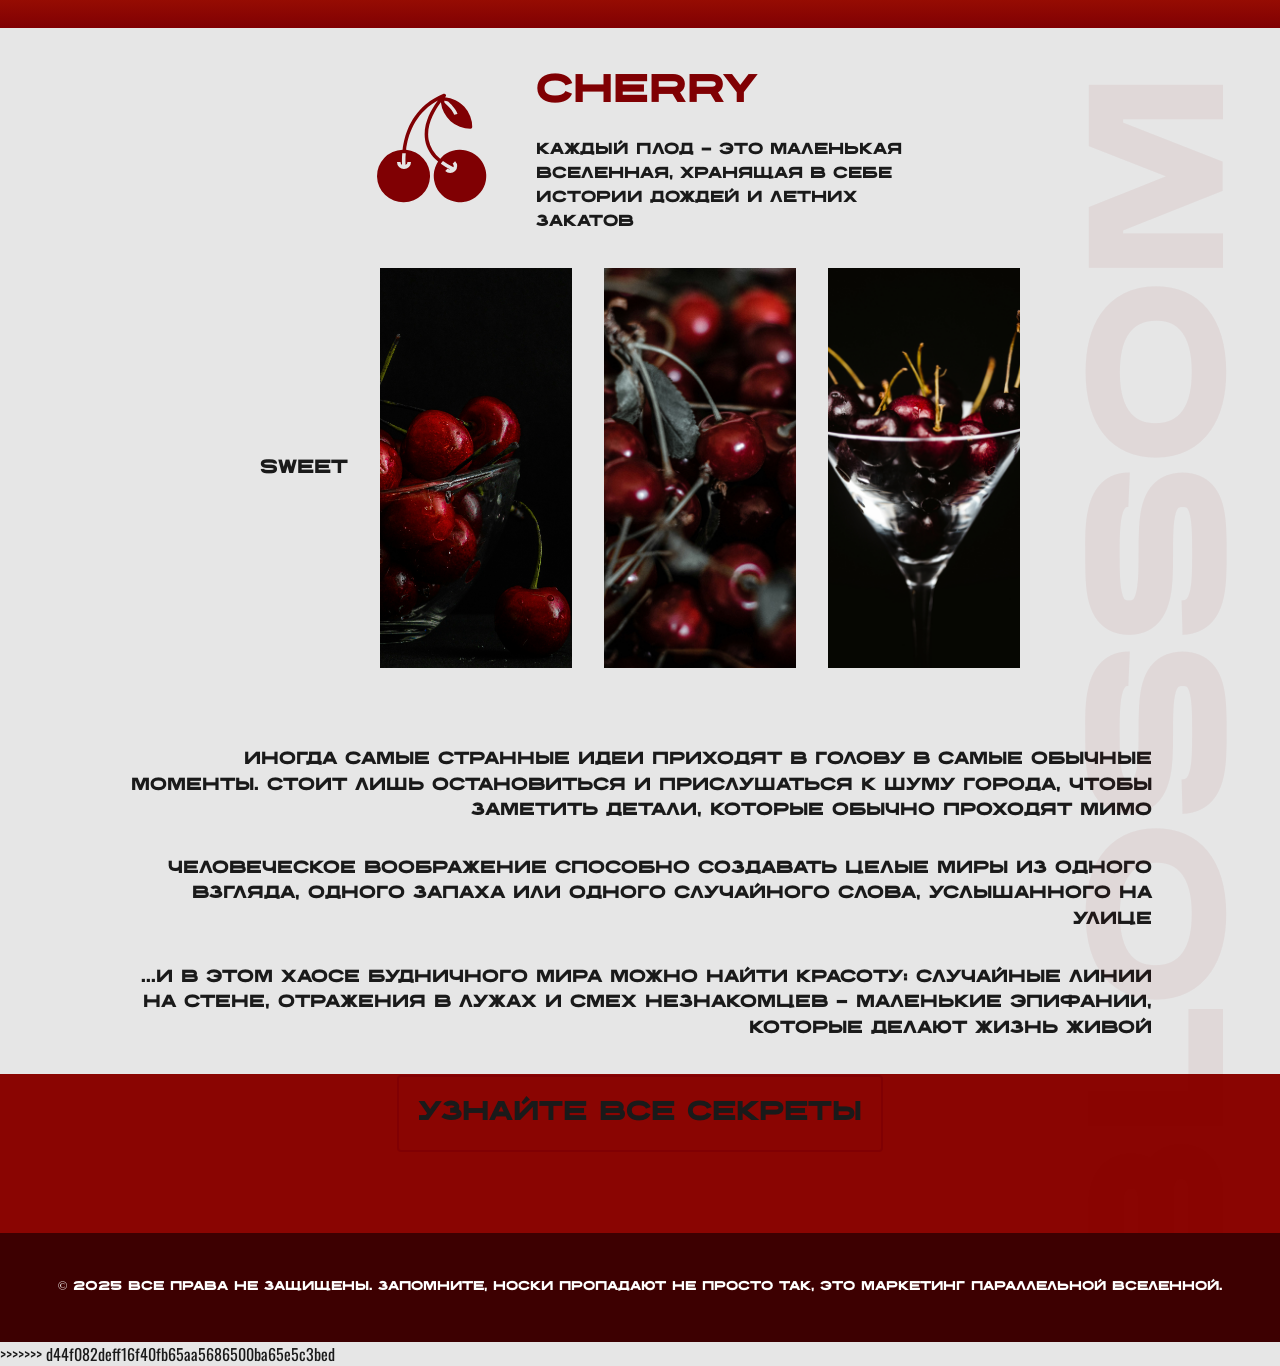
==== commit 86f69d90: "Merge old repository with redesigned version" ====
--- a/index.html
+++ b/index.html
@@ -1,3 +1,4 @@
+<<<<<<< HEAD
 <!doctype html>
 <html lang="ru">
 <head>
@@ -113,3 +114,101 @@
   <script src="assets/js/home.js"></script>
 </body>
 </html>
+=======
+﻿<html>
+<head>
+    <title>CHERRY?</title>
+    <link rel="stylesheet" href="styles.css" />
+    <meta name="viewport" content="width=device-width, initial-scale=1.0">
+</head>
+<body>
+    <header>
+        <h1 class="header_main_text">CHERRY?</h1>
+        <nav class="menu">
+            <a href="index.html">Главная</a>
+            <a href="catalog.html">Каталог</a>
+            <a href="SourCherry.html">Вишня</a>
+            <a href="SweetCherry.html">Черешня</a>
+            <a href="cart.html" id="cartLink">Корзина (<span id="cartCount">0</span>)</a>
+            <a href="info.html">О нас</a>
+        </nav>
+        <img src="pics/theme.png" alt="theme" id="themeToggle"/>
+    </header>
+
+    <main class="page">
+        <div class="main_block">
+            <img src="pics/cherry.svg" class="pic" alt="icon" />
+            <div class="text">
+                <p class="main_text">CHERRY</p>
+                <p> Каждый плод — это маленькая вселенная, хранящая в себе истории дождей и летних закатов</p>
+            </div>
+        </div>
+
+        <div class="image-row">
+            <p style="font-size: 1.2rem;">SWEET</p>
+
+            <img src="pics/mne_len.jpg" alt="cherry" />
+            <img src="pics/cherries.jpg" alt="cherry" />
+            <img src="pics/cherry_glass.jpg" alt="cherry" />
+
+        </div>
+
+        <div class="image-text">
+            <p>Иногда самые странные идеи приходят в голову в самые обычные моменты. Стоит лишь остановиться и прислушаться к шуму города, чтобы заметить детали, которые обычно проходят мимо</p>
+            <p>Человеческое воображение способно создавать целые миры из одного взгляда, одного запаха или одного случайного слова, услышанного на улице</p>
+            <p>...И в этом хаосе будничного мира можно найти красоту: случайные линии на стене, отражения в лужах и смех незнакомцев — маленькие эпифании, которые делают жизнь живой</p>
+        </div>
+
+        <div class="button">
+            <a class="iksweb" href="catalog.html">Узнайте все секреты</a>
+        </div>
+
+        <div class="background_layer">
+            <p class="background_text">BLOSSOM</p>
+        </div>
+
+    </main>
+    <footer>
+        <p>© 2025 Все права не защищены. Запомните, носки пропадают не просто так, это маркетинг параллельной вселенной.</p>
+    </footer>
+
+    <script type="text/javascript">
+        //смена темы
+        document.addEventListener('DOMContentLoaded', function () {
+            const themeToggle = document.getElementById('themeToggle');
+
+            const savedTheme = localStorage.getItem('siteTheme');
+            const systemDark = window.matchMedia('(prefers-color-scheme: dark)').matches;
+
+            if (savedTheme === 'dark') {
+                document.body.classList.add('dark-theme');
+            } else if (savedTheme === 'light') {
+                document.body.classList.remove('dark-theme');
+            } else if (systemDark) {
+                document.body.classList.add('dark-theme');
+                localStorage.setItem('siteTheme', 'dark')
+            }
+
+            themeToggle.addEventListener('click', function () {
+                if (document.body.classList.contains('dark-theme')) {
+                    document.body.classList.remove('dark-theme');
+                    localStorage.setItem('siteTheme', 'light');
+                } else {
+                    document.body.classList.add('dark-theme');
+                    localStorage.setItem('siteTheme', 'dark');
+                }
+            });
+        });
+
+        document.addEventListener('DOMContentLoaded', () => {
+            const cart = JSON.parse(localStorage.getItem('cart')) || [];
+            const cartCountElement = document.getElementById('cartCount');
+
+            if (cartCountElement) {
+                cartCountElement.textContent = cart.length;
+            }
+        });
+    </script>
+</body>
+</html>
+>>>>>>> d44f082deff16f40fb65aa5686500ba65e5c3bed
--- a/styles.css
+++ b/styles.css
@@ -0,0 +1,740 @@
+* {
+    margin: 0;
+    padding: 0;
+    font-family: Widock;
+    text-decoration: none;
+    box-sizing: border-box;
+}
+
+/*����� ����*/
+/*������� ����*/
+:root {
+    --bg-color: #e6e6e6;
+    --text-color: #1a1a1a;
+    --accent-color: rgba(128,0,3,0.06);
+    --border-color: #8a0502;
+    --panel-bg: #800003;
+}
+.dark-theme {
+    --bg-color: #1a1a1a;
+    --text-color: #e6e6e6;
+    --accent-color: rgba(255,255,255,0.02);
+    --border-color: #8a0502;
+    --panel-bg: #1a1a1a;
+}
+#themeToggle {
+    position: absolute;
+    width: 2rem;
+    left: 1rem;
+    top: 1rem;
+
+    z-index: 1000;
+    cursor: pointer;
+    transition: all 0.3s ease;
+}
+
+#themeToggle:hover{
+    color: var(--bg-color);
+    transform: scale(0.9);
+}
+
+
+body {
+    margin: 0;
+    padding: 0;
+    background-color: var(--bg-color);
+    color: var(--text-color);
+    transition: background-color 0.3s ease, color 0.3s ease;
+}
+
+hr {
+    border-color: #8a0502;
+}
+
+header {
+    background: linear-gradient(#ff4500, #800003);
+    color: #ffffff;
+    padding: 2.2rem;
+    text-align: center;
+    z-index: 2;
+}
+
+.page{
+    position: relative;
+    overflow: hidden;
+    min-height: 100vh;
+}
+
+.header_main_text {
+    font-size: 3rem;
+}
+.menu{
+    padding-top: 1rem;
+}
+.menu a {
+    font-size: 1rem;
+    color: #1a1a1a;
+    padding-left: 1rem;
+}
+
+footer {
+    background-color: #3d0001;
+    color: #ffffff;
+    text-align: center;
+    padding: 2.8rem;
+    font-size: 0.8rem;
+}
+
+.pic{
+    width: 7rem;
+}
+.main_block {
+    display: flex;
+    justify-content: center;
+    align-items: center;
+    height: 15rem;
+    gap: 3rem;
+    font-size: 1rem;
+}
+.main_text {
+    font-size: 2.5rem;
+    color: #800003;
+    padding-bottom: 1rem;
+}
+.text{
+    width: 23rem;
+}
+.image-row {
+    display: flex;
+    justify-content: center;
+    gap: 2rem;
+    align-items: center;
+    user-select: none;
+}
+
+.image-row img {
+  width: 12rem;
+  height: 25rem;
+  object-fit: cover;
+}
+
+.image-text {
+    display: flex;
+    text-align:right;
+    align-content:center;
+    justify-content: center;
+    flex-direction: column;
+    padding-left: 8rem;
+    padding-right: 8rem;
+    padding-top: 5rem;
+    font-size: 1.1rem;
+    line-height: 1.6rem;
+    width: 100%;
+}
+.image-text p{
+    display:flex;
+    justify-items:center;
+    margin-bottom: 2rem;
+}
+.background_text {
+    position: absolute;
+    transform: rotate(-90deg);
+    font-size: 12rem;
+    color: var(--accent-color);
+    user-select: none;
+    top: 33rem;
+    right: -32.6rem;
+    
+    
+}
+
+.background_layer {
+    position: absolute;
+    inset: 0;
+    pointer-events: none;
+    z-index: 0;
+}
+
+/*������*/
+.iksweb {
+    display: inline-block;
+    cursor: pointer;
+    font-size: 1.7rem;
+    text-decoration: none;
+    padding: 16px 19px;
+    color: var(--text-color);
+    background: #ffff0;
+    border-radius: 4px;
+    border: 2px solid #800003;
+}
+.iksweb:hover {
+    background: #800003;
+    color: #ffffff;
+    border: 2px solid #800003;
+    transition: all 0.7s ease;
+}
+.button{
+    display: flex;
+    justify-content: center;
+    padding-bottom: 5rem;
+}
+
+
+/*�������*/
+.catalog_JaS {
+    font-size: 1rem;
+    margin-top: 3rem;
+    margin-left: 5rem;
+    display: flex;
+    flex-direction: column;
+    align-content: center;
+    gap: 1rem;
+    align-items: flex-start;
+}
+.catalog_JaS a{
+    color: var(--text-color);
+}
+.catalog {
+    font-size: 1rem;
+    padding-left: 10rem;
+    padding-top: 3rem;
+    display: flex;
+    flex-direction: column;
+    align-content: center;
+    justify-content: center;
+    gap: 1rem;
+    align-items: flex-start;
+}
+.catalog a{
+    color: var(--text-color);
+}
+.main_text_catalog {
+    font-size: 2rem;
+}
+
+
+
+ /*�������� �������*/
+.products_location{
+    margin-left: 30rem;
+    margin-top: -6rem;
+}
+
+.products {
+    display: grid;
+    grid-template-columns: repeat(auto-fill, minmax(30%, 1fr));
+    gap: 2rem;
+    width: 60rem;
+    margin: 2rem 0;
+}
+
+.product {
+    background: var(--bg-color);
+    border: thin solid #8d0702;
+    border-radius: 7px;
+    padding: 1.5rem;
+    text-align: center;
+    box-shadow: 0 5px 15px rgba(0,0,0,0.9);
+}
+
+.product img {
+    width: 100%;
+    height: 15rem;
+    object-fit: cover;
+    border-radius: 7px;
+    margin-bottom: 1rem;
+}
+
+.product p {
+    color: var(--text-color);
+    font-size: 1rem;
+    margin-bottom: 10px;
+}
+
+.product a{
+    color: #8d0702;
+}
+
+.btn {
+    color: #800003;
+    background: var(--bg-color);
+    border: 1px solid #333;
+    padding: 10px 16px;
+    border-radius: 8px;
+    transition: 0.2s;
+    cursor: pointer;
+}
+.btn:hover {
+    background: var(--accent-color);
+    border-color: #555;
+}
+.btn:active{
+    transform: scale(0.97);
+}
+
+.price {
+    color: #EB81B4;
+    font-size: 1rem;
+}
+
+
+/*�������� � �������*/
+.cart_products_location{
+    margin-left: 30rem;
+    margin-top: -3rem;
+}
+
+.cart_products {
+    display: grid;
+    grid-template-columns: repeat(1, 1fr);
+    gap: 2rem;
+    width: 60rem;
+    margin: 2rem 0;
+}
+
+.cart_product img {
+    width: 20%;
+    height: 13rem;
+    object-fit: cover;
+    border-radius: 7px;
+    margin-bottom: 1rem;
+}
+
+.cart_product h4 {
+    color: #ffffff;
+    margin-bottom: 1rem;
+}
+
+.cart_product p {
+    color: #666;
+    font-size: 1rem;
+    margin-bottom: 10px;
+}
+
+.cart_product a {
+    color: #8a0502;
+}
+
+.cart_price {
+    color: #EB81B4;
+    font-size: 1rem;
+}
+
+.cart_product{
+    display: flex;
+    gap: 3rem;
+}
+
+.cart_text {
+    position: relative;
+    width: 10rem;
+}
+
+.cart_buy{
+    margin-left: 25rem;
+}
+
+
+
+/*�������� ������*/
+.product_page_wrapper {
+    display: flex;
+    flex-direction: column;
+    align-items: center;
+    gap: 2rem;
+    margin: 4rem auto;
+    width: 95%;
+    max-width: 1200px;
+    transform: none !important;
+}
+
+.container_card {
+    display: flex;
+    justify-content: center;
+    align-items: flex-start;
+    width: 100%;
+    gap: 3rem;
+}
+
+.container_card img {
+    width: 250px;
+    height: 400px;
+    object-fit: cover;
+    border-radius: 12px;
+}
+
+.card_text {
+    margin-left: 0;
+    max-width: 500px;
+}
+
+.card_description_text {
+    width: 100%;
+    max-width: 850px;
+    margin: 0 auto;
+    padding: 0 1rem;
+}
+
+
+
+.card_description{
+    margin-top: 2rem;
+    font-size: 1rem;
+}
+
+
+.card_price {
+    display: flex;
+    margin-top: 9.5rem;
+    gap: 1rem;
+    color: #8d0702;
+}
+
+.to_cart {
+    font-size: 1.5rem;
+    color: #8d0702;
+    cursor: pointer;
+}
+.card_price p {
+    font-size: 1rem;
+    color: #8d0702;
+}
+
+
+.empty{
+    display: flex;
+    justify-content: center;
+    align-content: center;
+    padding: 20rem;
+}
+
+.table_cart table {
+    table-layout: fixed;
+    width: 100%;
+    max-width: 1000px;
+    border-collapse: collapse;
+    margin: 0 auto;
+    color: var(--text-color);
+}
+
+.table_cart td {
+    overflow: hidden;
+    text-overflow: ellipsis;
+    white-space: nowrap;
+    padding: 15px 10px;
+}
+
+.table_cart th {
+    padding: 15px 30px;
+    text-align: left;
+    border-bottom: 1px solid rgba(138, 5, 2, 0.2);
+}
+
+.table_cart {
+    display: flex;
+    flex-direction: column;
+    align-items: center;
+    width: 100%;
+    margin-top: 2rem;
+    gap: 2rem;
+}
+
+    .table_cart table {
+        width: 100%;
+        max-width: 1000px;
+    }
+
+.total {
+    width: 100%;
+    max-width: 1000px;
+    text-align: right;
+    font-size: 1.8rem;
+    font-weight: bold;
+    color: var(--text-color);
+    border-top: 2px solid var(--border-color);
+    padding-top: 1rem;
+    margin-bottom: 5rem;
+}
+
+
+.kolvo {
+    width: 50px;
+    text-align: center;
+    border: 1px solid var(--border-color);
+    background: transparent;
+    color: var(--text-color);
+    border-radius: 4px;
+}
+
+.plus, .delite {
+    cursor: pointer;
+    background: var(--border-color);
+    color: white;
+    border: none;
+    padding: 5px 10px;
+    border-radius: 4px;
+    transition: opacity 0.2s;
+}
+
+    .plus:hover, .delite:hover {
+        opacity: 0.8;
+    }
+
+
+.columns{
+    gap: 2rem;
+}
+
+.no_product {
+    display: inline;
+    justify-content: center;
+    align-content: center;
+}
+
+.info_text {
+    display: flex;
+    justify-content: center;
+    width: 20rem;
+    flex-direction: column;
+}
+.image-row_info {
+    display: flex;
+    justify-content: center;
+    gap: 2rem;
+    align-items: center;
+    user-select: none;
+    padding-bottom: 5rem;
+}
+
+.image-row_info img {
+  width: 12rem;
+  height: 25rem;
+  object-fit: cover;
+}
+
+.image-text_INFO {
+    display: flex;
+    align-content: center;
+    text-align: left;
+    justify-content: center;
+    flex-direction: column;
+    padding-left: 8rem;
+    padding-right: 8rem;
+    padding-top: 5rem;
+    font-size: 1.1rem;
+    line-height: 1.6rem;
+    width: 100%;
+}
+
+@font-face {
+    font-family: "Widock";
+    src: url("Widock TRIAL Bold.otf") format("opentype");
+    font-weight: normal;
+    font-style: normal;
+}
+
+@media (max-width: 768px) {
+    header {
+        padding: 1rem;
+    }
+
+    .header_main_text {
+        font-size: 2rem;
+    }
+
+    .menu {
+        display: flex;
+        justify-content: center;
+        flex-wrap: wrap;
+        gap: 0.5rem;
+    }
+
+    .menu a {
+        font-size: 0.9rem;
+        padding-left: 0;
+    }
+
+    .main_block {
+        flex-direction: column;
+        height: auto;
+        padding: 2rem 0;
+        gap: 1.5rem;
+        text-align: center; 
+    }
+
+    .text {
+        width: 100%;
+        max-width: 400px;
+        margin: 0 auto; 
+    }
+
+
+    .image-row, .image-row_info {
+        flex-direction: column;
+        gap: 1rem;
+    }
+
+        .image-row img, .image-row_info img {
+            width: 90%;
+            height: auto;
+        }
+
+    .catalog, catalog_JaS {
+        font-size: 1rem;
+        display: flex;
+        flex-direction: column;
+        align-content: center;
+        align-items: flex-start;
+        padding-left: 2rem;
+        padding-top: 2rem;
+    }
+
+
+
+    .image-text {
+        width: 95%;
+        padding: 2rem 1rem;
+    }
+
+    .background_text {
+        display: none;
+    }
+
+    .products_location,
+    .cart_products_location {
+        margin: 0 auto;
+        display: flex;
+        flex-direction: column;
+        align-items: center;
+    }
+
+    .products {
+        grid-template-columns: 1fr;
+        width: 90%;
+        gap: 1.5rem;
+        margin: 1rem auto;
+    }
+
+    .container_card {
+        flex-direction: column;
+        align-content: center;
+        justify-content: center;
+        width: 100%;
+        padding: 0 1rem;
+        margin-left: 0;
+        margin-right: 0;
+    }
+
+    .container_card img {
+        width: 100%;
+    }
+
+    .card_text {
+        margin-left: 0;
+        text-align: left;
+    }
+
+    .product_page_wrapper {
+        width: 100%;
+        padding: 0 1rem;
+        transform: none;
+        display: flex;
+        flex-direction: column;
+        align-items: center;
+    }
+
+    .card_description_text {
+        width: 100%;
+        text-align: left;
+        padding: 0 1rem 3rem 1rem;
+    }
+
+    .cart_product {
+        flex-direction: column;
+        align-items: center;
+        text-align: center;
+        gap: 1rem;
+    }
+
+    .cart_product img {
+        width: 60%;
+    }
+
+    .card_price {
+        display: flex;
+        margin-top: 2rem;
+        margin-bottom: 2rem;
+        gap: 1rem;
+        color: #8d0702;
+    }
+    .catalog, .products_location, .cart_products_location, .container_card {
+        margin-left: 0 !important;
+        padding-left: 1rem !important;
+        padding-right: 1rem !important;
+        width: 100% !important;
+        box-sizing: border-box;
+    }
+
+    .table_cart,
+    .table_cart table,
+    .table_cart tbody {
+        display: block !important;
+        width: 100% !important;
+        margin-left: 0 !important;
+        margin-right: 0 !important;
+        padding-left: 0 !important;
+        padding-right: 0 !important;
+        max-width: none !important;
+    }
+
+    .table_cart thead {
+        display: none;
+    }
+
+    .table_cart tr {
+        display: block;
+        width: 100% !important;
+        box-sizing: border-box;
+        border: 1px solid var(--border-color);
+        border-radius: 8px;
+        margin-bottom: 1.5rem;
+        padding: 1rem;
+        background: var(--accent-color);
+    }
+
+    .table_cart td {
+        display: flex;
+        justify-content: space-between;
+        align-items: center;
+        padding: 0.8rem 0;
+        border-bottom: 1px solid rgba(138, 5, 2, 0.1);
+        text-align: right;
+        white-space: normal;
+    }
+
+    .table_cart td:last-child {
+        border-bottom: none;
+        justify-content: center;
+        padding-top: 1rem;
+    }
+
+    .table_cart td::before {
+        content: attr(data-label);
+        font-weight: bold;
+        text-align: left;
+        color: var(--text-color);
+        flex: 1;
+    }
+
+    .total {
+        display: block;
+        width: 100%;
+        text-align: center;
+        margin: 2rem 0;
+        font-size: 1.5rem;
+        font-weight: bold;
+        color: var(--text-color);
+        border-top: 2px solid var(--border-color);
+        padding-top: 1rem;
+    }
+}
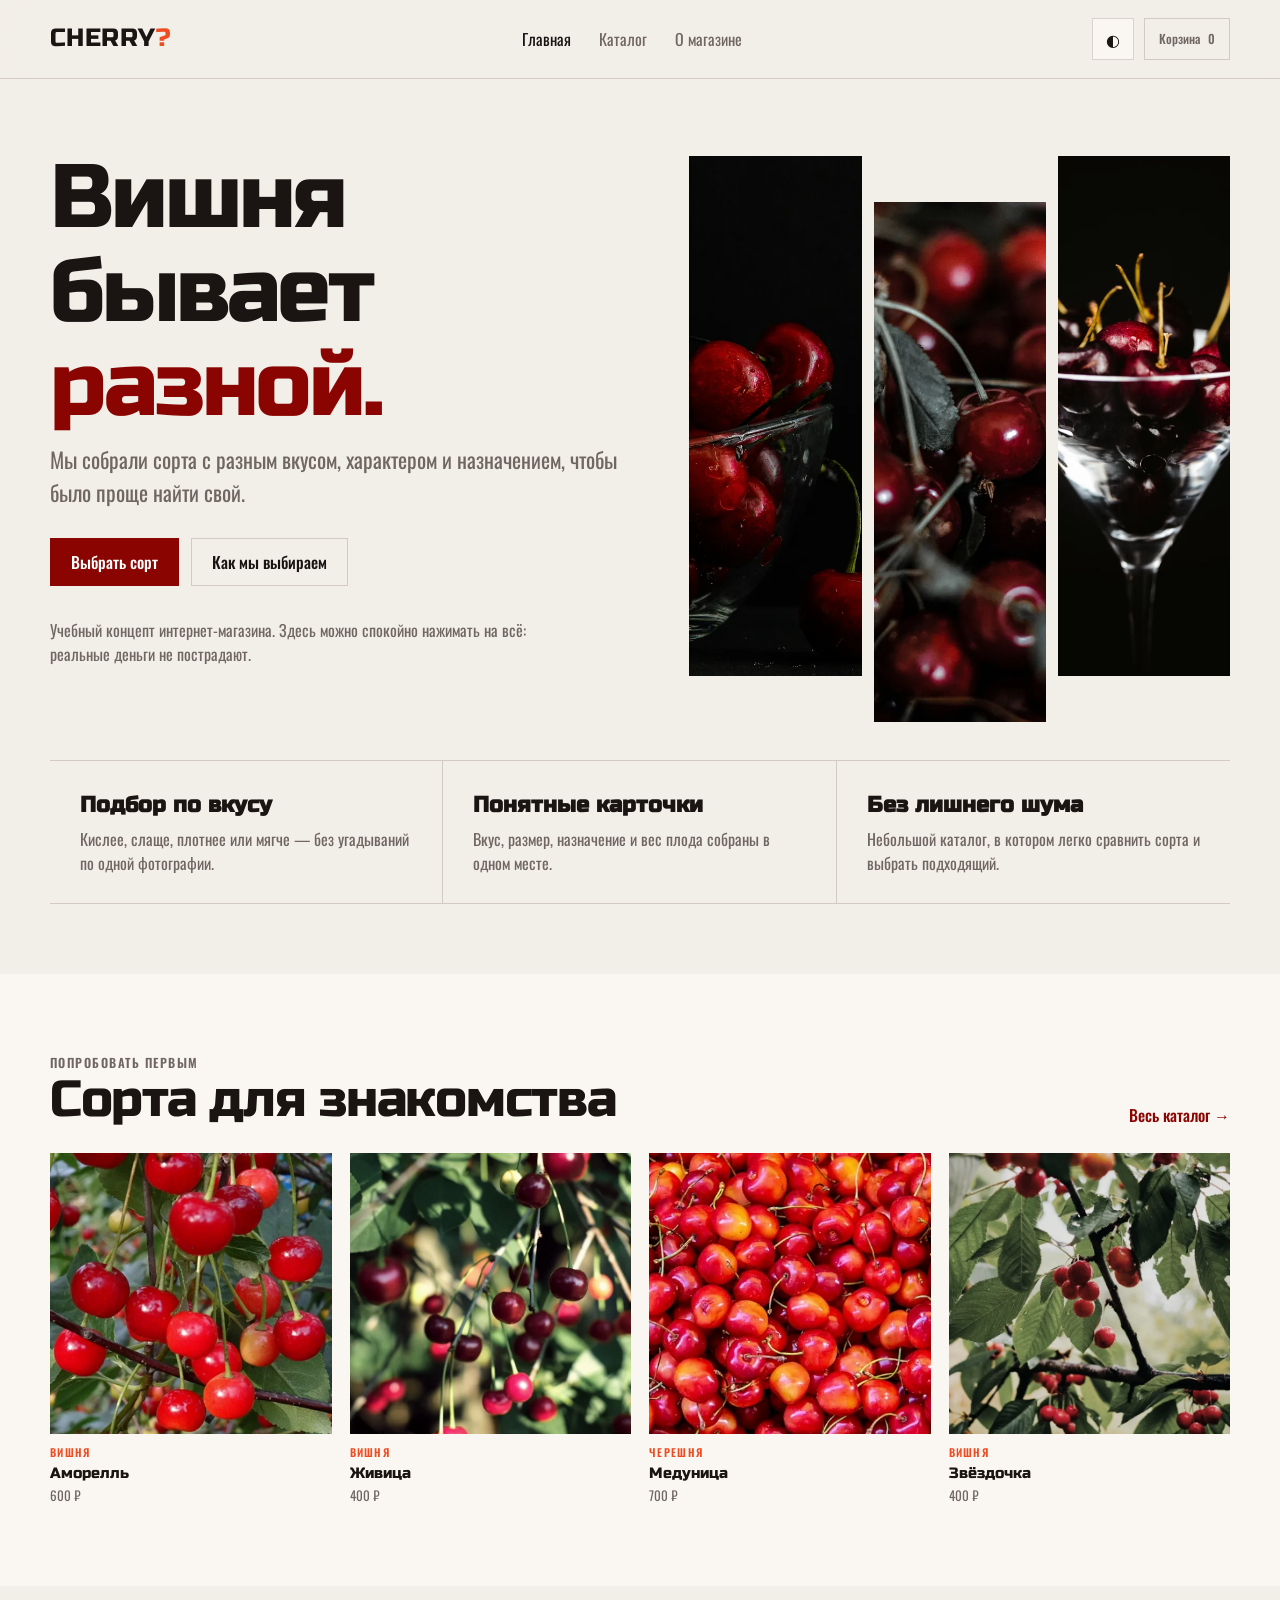
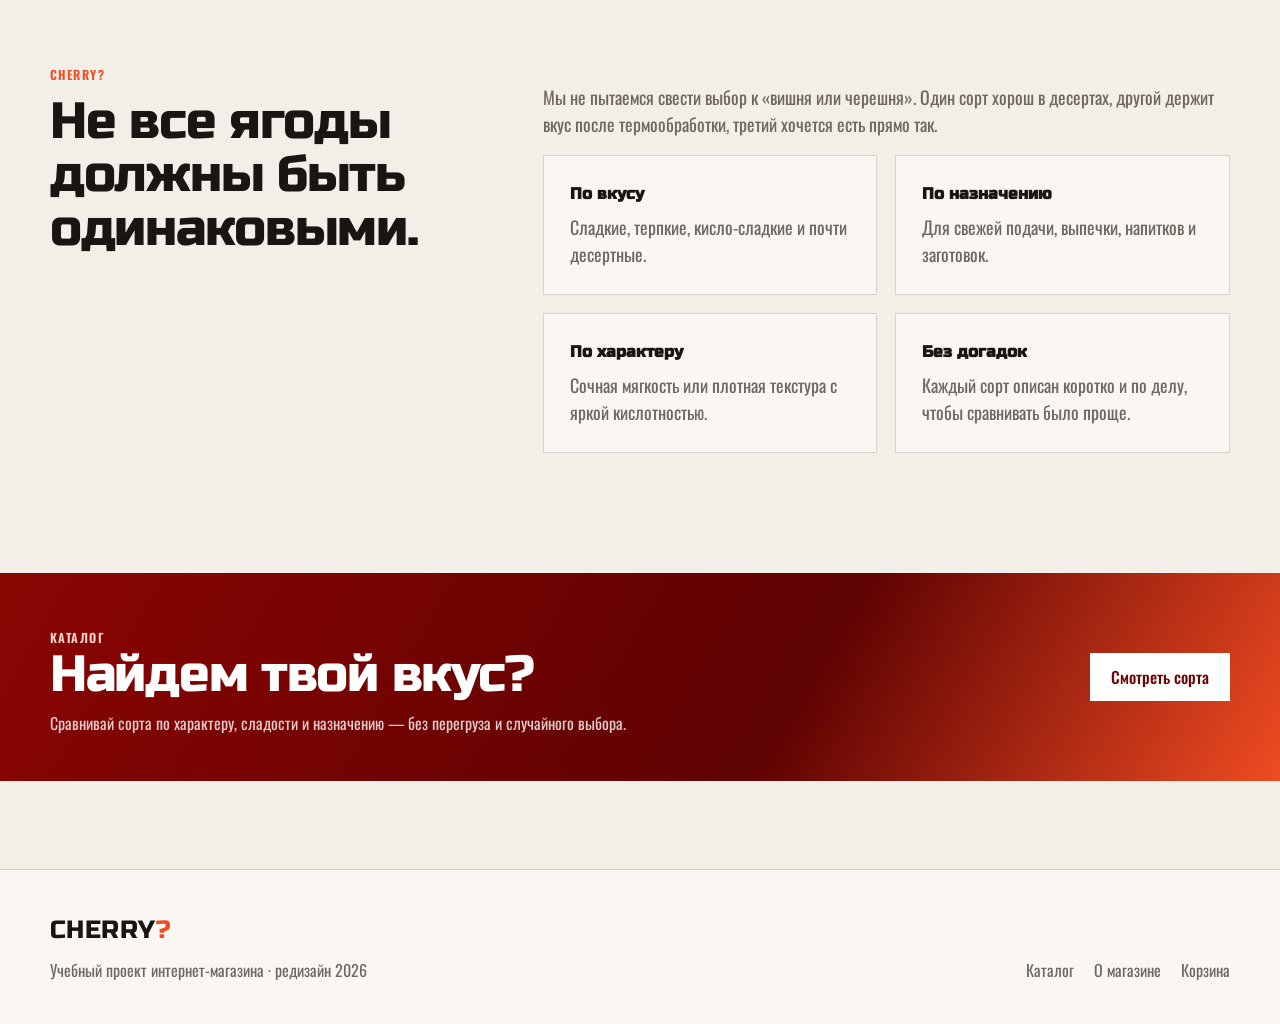
==== commit 01c5d1c8: "Fix merge leftovers" ====
--- a/index.html
+++ b/index.html
@@ -1,4 +1,3 @@
-<<<<<<< HEAD
 <!doctype html>
 <html lang="ru">
 <head>
@@ -114,101 +113,3 @@
   <script src="assets/js/home.js"></script>
 </body>
 </html>
-=======
-﻿<html>
-<head>
-    <title>CHERRY?</title>
-    <link rel="stylesheet" href="styles.css" />
-    <meta name="viewport" content="width=device-width, initial-scale=1.0">
-</head>
-<body>
-    <header>
-        <h1 class="header_main_text">CHERRY?</h1>
-        <nav class="menu">
-            <a href="index.html">Главная</a>
-            <a href="catalog.html">Каталог</a>
-            <a href="SourCherry.html">Вишня</a>
-            <a href="SweetCherry.html">Черешня</a>
-            <a href="cart.html" id="cartLink">Корзина (<span id="cartCount">0</span>)</a>
-            <a href="info.html">О нас</a>
-        </nav>
-        <img src="pics/theme.png" alt="theme" id="themeToggle"/>
-    </header>
-
-    <main class="page">
-        <div class="main_block">
-            <img src="pics/cherry.svg" class="pic" alt="icon" />
-            <div class="text">
-                <p class="main_text">CHERRY</p>
-                <p> Каждый плод — это маленькая вселенная, хранящая в себе истории дождей и летних закатов</p>
-            </div>
-        </div>
-
-        <div class="image-row">
-            <p style="font-size: 1.2rem;">SWEET</p>
-
-            <img src="pics/mne_len.jpg" alt="cherry" />
-            <img src="pics/cherries.jpg" alt="cherry" />
-            <img src="pics/cherry_glass.jpg" alt="cherry" />
-
-        </div>
-
-        <div class="image-text">
-            <p>Иногда самые странные идеи приходят в голову в самые обычные моменты. Стоит лишь остановиться и прислушаться к шуму города, чтобы заметить детали, которые обычно проходят мимо</p>
-            <p>Человеческое воображение способно создавать целые миры из одного взгляда, одного запаха или одного случайного слова, услышанного на улице</p>
-            <p>...И в этом хаосе будничного мира можно найти красоту: случайные линии на стене, отражения в лужах и смех незнакомцев — маленькие эпифании, которые делают жизнь живой</p>
-        </div>
-
-        <div class="button">
-            <a class="iksweb" href="catalog.html">Узнайте все секреты</a>
-        </div>
-
-        <div class="background_layer">
-            <p class="background_text">BLOSSOM</p>
-        </div>
-
-    </main>
-    <footer>
-        <p>© 2025 Все права не защищены. Запомните, носки пропадают не просто так, это маркетинг параллельной вселенной.</p>
-    </footer>
-
-    <script type="text/javascript">
-        //смена темы
-        document.addEventListener('DOMContentLoaded', function () {
-            const themeToggle = document.getElementById('themeToggle');
-
-            const savedTheme = localStorage.getItem('siteTheme');
-            const systemDark = window.matchMedia('(prefers-color-scheme: dark)').matches;
-
-            if (savedTheme === 'dark') {
-                document.body.classList.add('dark-theme');
-            } else if (savedTheme === 'light') {
-                document.body.classList.remove('dark-theme');
-            } else if (systemDark) {
-                document.body.classList.add('dark-theme');
-                localStorage.setItem('siteTheme', 'dark')
-            }
-
-            themeToggle.addEventListener('click', function () {
-                if (document.body.classList.contains('dark-theme')) {
-                    document.body.classList.remove('dark-theme');
-                    localStorage.setItem('siteTheme', 'light');
-                } else {
-                    document.body.classList.add('dark-theme');
-                    localStorage.setItem('siteTheme', 'dark');
-                }
-            });
-        });
-
-        document.addEventListener('DOMContentLoaded', () => {
-            const cart = JSON.parse(localStorage.getItem('cart')) || [];
-            const cartCountElement = document.getElementById('cartCount');
-
-            if (cartCountElement) {
-                cartCountElement.textContent = cart.length;
-            }
-        });
-    </script>
-</body>
-</html>
->>>>>>> d44f082deff16f40fb65aa5686500ba65e5c3bed
